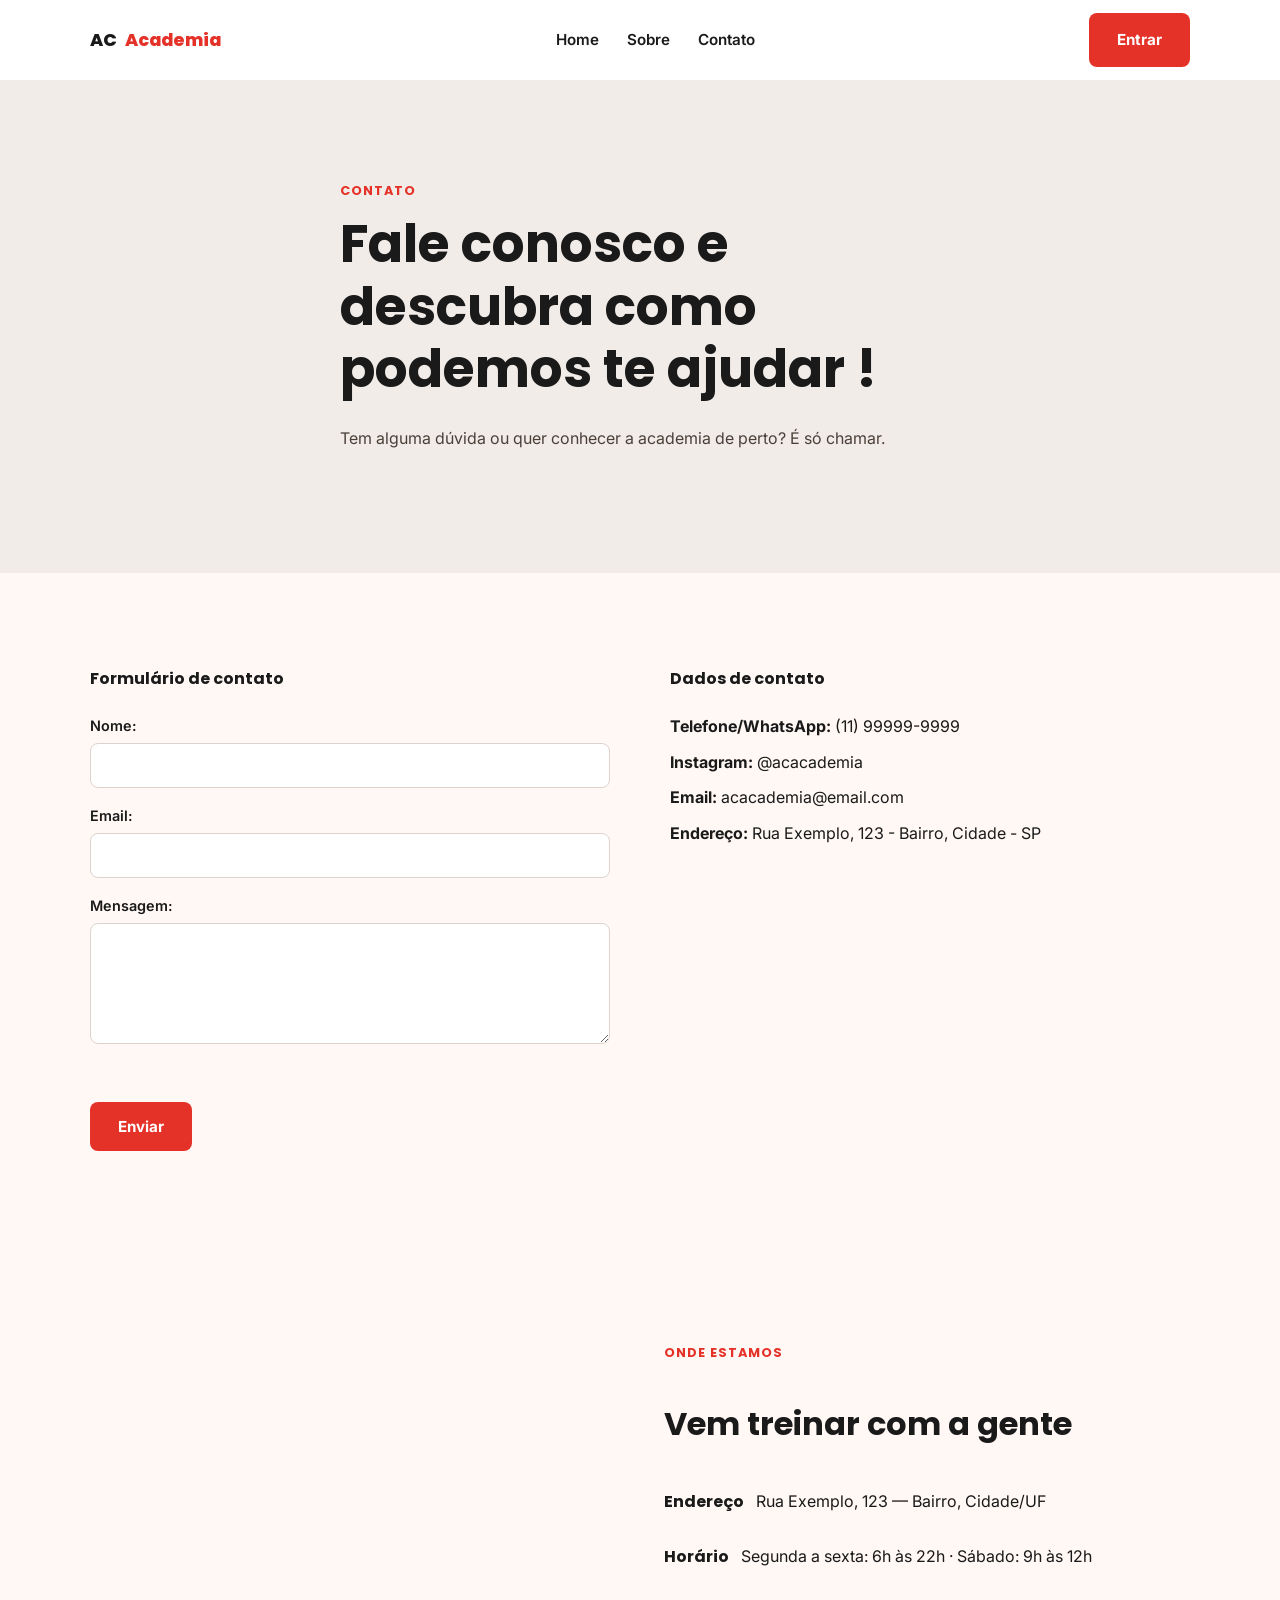
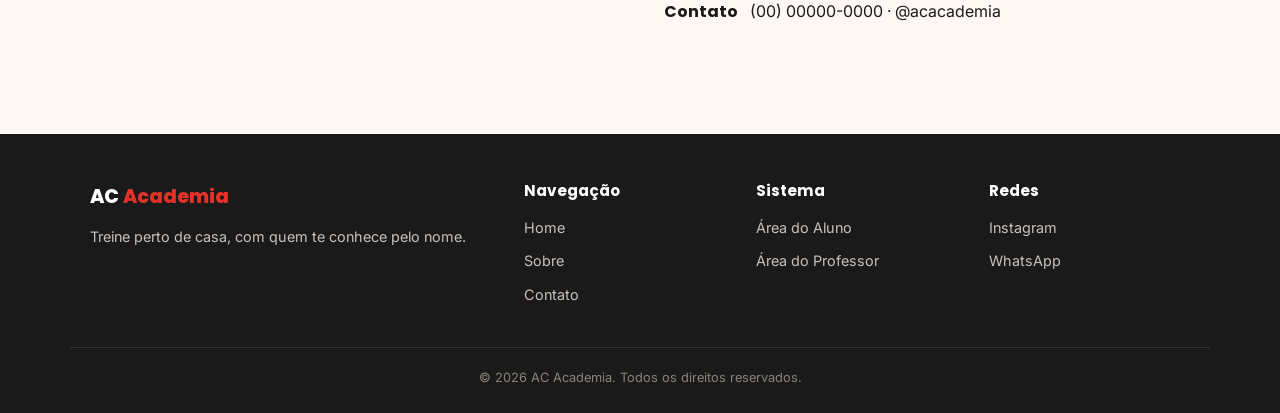
==== contato.html @ 334799a9 "primeiro commit - frontend completo" ====
<!doctype html>
<html lang="pt-BR">
  <head>
    <meta charset="UTF-8" />
    <meta name="viewport" content="width=device-width, initial-scale=1.0" />
    <title>AC Academia — Treine perto de casa</title>
    <link rel="stylesheet" href="css/style.css" />
  </head>
  <body>
    <!-- HEADER -->
    <header class="header">
      <div class="container header__inner">
        <a href="index.html" class="header__logo">AC <span>Academia</span></a>

        <nav class="header__menu">
          <a href="index.html">Home</a>
          <a href="sobre.html">Sobre</a>
          <a href="contato.html">Contato</a>
        </nav>

        <a href="login.php" class="btn btn--primario header__cta">Entrar</a>

        <button class="header__toggle" aria-label="Abrir menu">
          <span></span><span></span><span></span>
        </button>
      </div>
    </header>

    <section class="secao secao--alt">
      <div class="container banner-simples">
        <span class="eyebrow">Contato</span>
        <h1>Fale conosco e descubra como podemos te ajudar !</h1>
        <br />
        <p>
          Tem alguma dúvida ou quer conhecer a academia de perto? É só chamar.
        </p>
        <br />
      </div>
    </section>

    <section class="secao">
      <div class="container contato__inner">
        <div>
          <h4>Formulário de contato</h4>
          <br />
          <form action="#" method="post">
            <label for="nome">Nome:</label>
            <input type="text" id="nome" name="nome" required />

            <label for="email">Email:</label>
            <input type="email" id="email" name="email" required />

            <label for="mensagem">Mensagem:</label>
            <textarea id="mensagem" name="mensagem" rows="5" required></textarea
            ><br />
            <br />

            <button type="submit" class="btn btn--primario">Enviar</button>
          </form>
        </div>

        <div>
          <h4>Dados de contato</h4>
          <br />
          <ul>
            <li><strong>Telefone/WhatsApp:</strong> (11) 99999-9999</li>
            <li><strong>Instagram:</strong> @acacademia</li>
            <li><strong>Email:</strong> acacademia@email.com</li>
            <li>
              <strong>Endereço:</strong> Rua Exemplo, 123 - Bairro, Cidade - SP
            </li>
          </ul>
        </div>
      </div>
    </section>

    <section class="secao">
      <div class="container local__inner">
        <div class="local__mapa">
          <iframe
            src="https://www.google.com/maps?q=Academia&output=embed"
            loading="lazy"
            referrerpolicy="no-referrer-when-downgrade"
          >
          </iframe>
        </div>
        <div class="local__info">
          <span class="eyebrow">Onde estamos</span>
          <h2>Vem treinar com a gente</h2>
          <div class="local__item">
            <strong>Endereço</strong>
            <span>Rua Exemplo, 123 — Bairro, Cidade/UF</span>
          </div>
          <div class="local__item">
            <strong>Horário</strong>
            <span>Segunda a sexta: 6h às 22h · Sábado: 9h às 12h</span>
          </div>
          <div class="local__item">
            <strong>Contato</strong>
            <span>(00) 00000-0000 · @acacademia</span>
          </div>
        </div>
      </div>
    </section>

    <footer class="footer">
      <div class="container footer__inner">
        <div>
          <div class="footer__logo">AC <span>Academia</span></div>
          <p>Treine perto de casa, com quem te conhece pelo nome.</p>
        </div>
        <div>
          <h4>Navegação</h4>
          <ul>
            <li><a href="index.html">Home</a></li>
            <li><a href="sobre.html">Sobre</a></li>
            <li><a href="contato.html">Contato</a></li>
          </ul>
        </div>
        <div>
          <h4>Sistema</h4>
          <ul>
            <li><a href="login.php">Área do Aluno</a></li>
            <li><a href="login.php">Área do Professor</a></li>
          </ul>
        </div>
        <div>
          <h4>Redes</h4>
          <ul>
            <li><a href="#">Instagram</a></li>
            <li><a href="#">WhatsApp</a></li>
          </ul>
        </div>
      </div>
      <div class="container footer__bottom">
        © 2026 AC Academia. Todos os direitos reservados.
      </div>
    </footer>
    <script src="js/script.js"></script>
  </body>
</html>
---- css/style.css ----
/* ===========================
   AC ACADEMIA — style.css
   Mobile-first. Base = celular, media queries ampliam.
   =========================== */

/* ---- Fontes ---- */
@import url("https://fonts.googleapis.com/css2?family=Poppins:wght@600;700;800&family=Inter:wght@400;500;600&display=swap");

/* ---- Reset básico ---- */
*,
*::before,
*::after {
  box-sizing: border-box;
  margin: 0;
  padding: 0;
}

html {
  scroll-behavior: smooth;
}

body {
  font-family: "Inter", sans-serif;
  font-size: 1rem;
  line-height: 1.6;
  color: var(--preto);
  background: var(--creme);
  -webkit-font-smoothing: antialiased;
}

img {
  max-width: 100%;
  display: block;
}
a {
  text-decoration: none;
  color: inherit;
}
ul {
  list-style: none;
}
button {
  font-family: inherit;
  cursor: pointer;
}

/* ---- Variáveis de design ---- */
:root {
  --vermelho: #e53228;
  --vermelho-escuro: #c22a20;
  --preto: #1a1a1a;
  --creme: #fff8f5;
  --cinza-claro: #f2ece9;
  --branco: #ffffff;

  --font-titulo: "Poppins", sans-serif;
  --font-corpo: "Inter", sans-serif;

  --raio: 8px;
  --raio-card: 12px;

  --espaco-secao: 48px;
  --container-max: 1140px;
}

@media (min-width: 1024px) {
  :root {
    --espaco-secao: 96px;
  }
}

/* ---- Foco visível (acessibilidade) ---- */
:focus-visible {
  outline: 3px solid var(--vermelho);
  outline-offset: 2px;
}

/* ---- Utilitários ---- */
.container {
  width: 100%;
  max-width: var(--container-max);
  margin: 0 auto;
  padding: 0 20px;
}

.secao {
  padding: var(--espaco-secao) 0;
}

.secao--alt {
  background: var(--cinza-claro);
}

.eyebrow {
  display: inline-block;
  font-family: var(--font-titulo);
  font-weight: 700;
  font-size: 0.8rem;
  letter-spacing: 0.08em;
  text-transform: uppercase;
  color: var(--vermelho);
  margin-bottom: 12px;
}

h1,
h2,
h3,
h4 {
  font-family: var(--font-titulo);
  font-weight: 700;
  line-height: 1.2;
  color: var(--preto);
}

h1 {
  font-size: 1.9rem;
}
h2 {
  font-size: 1.5rem;
  margin-bottom: 16px;
}
h3 {
  font-size: 1.15rem;
}

p {
  color: #4a4038;
}

.titulo-secao {
  text-align: center;
  max-width: 620px;
  margin: 0 auto 40px;
}
.titulo-secao .eyebrow,
.titulo-secao h2 {
  display: block;
}
.titulo-secao h2 {
  margin-bottom: 8px;
}

@media (min-width: 768px) {
  h1 {
    font-size: 2.75rem;
  }
  h2 {
    font-size: 2rem;
  }
  h3 {
    font-size: 1.25rem;
  }
}

@media (min-width: 1024px) {
  h1 {
    font-size: 3.25rem;
  }
}

/* ---- Botões ---- */
.btn {
  display: inline-flex;
  align-items: center;
  gap: 8px;
  padding: 13px 26px;
  border-radius: var(--raio);
  font-weight: 700;
  font-size: 0.95rem;
  border: 2px solid transparent;
  transition:
    transform 0.15s ease,
    background 0.15s ease;
}

.btn:active {
  transform: scale(0.98);
}

.btn--primario {
  background: var(--vermelho);
  color: var(--branco);
}
.btn--primario:hover {
  background: var(--vermelho-escuro);
}

.btn--secundario {
  background: transparent;
  border-color: var(--preto);
  color: var(--preto);
}
.btn--secundario:hover {
  background: var(--preto);
  color: var(--branco);
}

.btn--claro {
  background: var(--branco);
  color: var(--preto);
}

/* ---- Cards ---- */
.card {
  background: var(--branco);
  border-radius: var(--raio-card);
  padding: 24px;
  box-shadow: 0 2px 10px rgba(26, 26, 26, 0.06);
}

/* ===========================
   HEADER
   =========================== */
.header {
  position: sticky;
  top: 0;
  z-index: 100;
  background: var(--branco);
  border-bottom: 1px solid var(--cinza-claro);
}

.header__inner {
  display: flex;
  align-items: center;
  justify-content: space-between;
  height: 64px;
}

.header__logo {
  display: flex;
  align-items: center;
  gap: 8px;
  font-family: var(--font-titulo);
  font-weight: 800;
  font-size: 1.1rem;
}
.header__logo span {
  color: var(--vermelho);
}

.header__menu {
  display: none;
  align-items: center;
  gap: 28px;
  font-weight: 600;
  font-size: 0.95rem;
}

.header__cta {
  display: none;
}

.header__toggle {
  display: flex;
  flex-direction: column;
  gap: 5px;
  background: none;
  border: none;
  padding: 8px;
}
.header__toggle span {
  width: 22px;
  height: 2px;
  background: var(--preto);
  border-radius: 2px;
}

@media (min-width: 1024px) {
  .header__inner {
    height: 80px;
  }
  .header__menu {
    display: flex;
  }
  .header__cta {
    display: inline-flex;
  }
  .header__toggle {
    display: none;
  }
}

/* ===========================
   HERO
   =========================== */
.hero__inner {
  display: grid;
  gap: 32px;
  padding: 40px 0;
  align-items: center;
}

.hero__texto p {
  font-size: 1.05rem;
  max-width: 46ch;
  margin: 16px 0 28px;
}

.hero__acoes {
  display: flex;
  flex-wrap: wrap;
  gap: 14px;
}

.hero__foto {
  position: relative;
  border-radius: var(--raio-card);
  overflow: hidden;
  aspect-ratio: 4 / 3;
  background: linear-gradient(135deg, var(--preto), #3a3a3a);
}

.hero__foto::after {
  content: "";
  position: absolute;
  inset: 0;
  border: 6px solid var(--vermelho);
  border-radius: var(--raio-card);
  opacity: 0.9;
  pointer-events: none;
}

.hero__foto img {
  width: 100%;
  height: 100%;
  object-fit: cover;
}

@media (min-width: 1024px) {
  .hero__inner {
    grid-template-columns: 1fr 1fr;
    padding: 80px 0;
    gap: 60px;
  }
}

/* ===========================
   DIFERENCIAIS
   =========================== */
.grid-diferenciais {
  display: grid;
  gap: 20px;
  grid-template-columns: 1fr;
}

.diferencial {
  text-align: left;
}
.diferencial__icone {
  width: 48px;
  height: 48px;
  border-radius: 10px;
  background: var(--vermelho);
  color: var(--branco);
  display: flex;
  align-items: center;
  justify-content: center;
  font-size: 1.3rem;
  margin-bottom: 16px;
}
.diferencial p {
  font-size: 0.95rem;
  margin-top: 6px;
}

@media (min-width: 640px) {
  .grid-diferenciais {
    grid-template-columns: 1fr 1fr;
  }
}
@media (min-width: 1024px) {
  .grid-diferenciais {
    grid-template-columns: repeat(4, 1fr);
  }
}

/* ===========================
   GRID PILARES (3 colunas)
   Usado em: sobre.html — seção "Os pilares da AC Academia"
   Diferente de .grid-diferenciais (que é fixo em 4 colunas, usado na Home)
   =========================== */
.grid-pilares {
  display: grid;
  gap: 20px;
  grid-template-columns: 1fr;
  max-width: 900px;
  margin: 0 auto;
}

@media (min-width: 640px) {
  .grid-pilares {
    grid-template-columns: repeat(3, 1fr);
  }
}

/* ===========================
   SOBRE (resumo)
   =========================== */
.sobre__inner {
  display: grid;
  gap: 28px;
  align-items: center;
}
.sobre__foto {
  border-radius: var(--raio-card);
  aspect-ratio: 4/3;
  background: var(--cinza-claro);
}

@media (min-width: 1024px) {
  .sobre__inner {
    grid-template-columns: 1fr 1fr;
    gap: 56px;
  }
}

/* ===========================
   BANNER SIMPLES (só texto)
   Usado em: sobre.html — seção de abertura "Sobre nós"
   Diferente de .sobre__inner (que é texto + foto lado a lado, usado na Home)
   =========================== */
.banner-simples {
  max-width: 640px;
  margin: 0 auto;
  text-align: left;
}

/* ===========================
   PROFESSORES
   =========================== */
.grid-professores {
  display: grid;
  gap: 24px;
  grid-template-columns: 1fr;
}

.professor__foto {
  aspect-ratio: 1/1;
  border-radius: var(--raio-card);
  background: var(--preto);
  margin-bottom: 16px;
}

.professor__especialidade {
  color: var(--vermelho);
  font-weight: 600;
  font-size: 0.9rem;
}

@media (min-width: 640px) {
  .grid-professores {
    grid-template-columns: repeat(3, 1fr);
  }
}

/* ===========================
   LOCALIZAÇÃO
   =========================== */
.local__inner {
  display: grid;
  gap: 24px;
}
.local__mapa {
  border-radius: var(--raio-card);
  overflow: hidden;
  aspect-ratio: 16/9;
}
.local__mapa iframe {
  width: 100%;
  height: 100%;
  border: 0;
}

.local__info {
  display: grid;
  gap: 16px;
}
.local__item {
  display: flex;
  gap: 12px;
  align-items: flex-start;
}
.local__item strong {
  display: block;
  font-family: var(--font-titulo);
}

@media (min-width: 1024px) {
  .local__inner {
    grid-template-columns: 1fr 1fr;
    gap: 48px;
  }
}

/* ===========================
   FOOTER
   =========================== */
.footer {
  background: var(--preto);
  color: var(--branco);
  padding: 48px 0 24px;
}
.footer__inner {
  display: grid;
  gap: 32px;
  margin-bottom: 32px;
}
.footer__logo {
  font-family: var(--font-titulo);
  font-weight: 800;
  font-size: 1.2rem;
  margin-bottom: 12px;
}
.footer__logo span {
  color: var(--vermelho);
}
.footer p,
.footer a {
  color: #c9c2bc;
  font-size: 0.9rem;
}
.footer a:hover {
  color: var(--branco);
}
.footer h4 {
  color: var(--branco);
  font-size: 0.95rem;
  margin-bottom: 14px;
}
.footer ul li {
  margin-bottom: 8px;
}
.footer__bottom {
  border-top: 1px solid #333;
  padding-top: 20px;
  font-size: 0.8rem;
  color: #8a8478;
  text-align: center;
}

@media (min-width: 768px) {
  .footer__inner {
    grid-template-columns: 2fr 1fr 1fr 1fr;
  }
}

/* ===========================
   CONTATO (formulário + dados lado a lado)
   Usado em: contato.html
   =========================== */
.contato__inner {
  display: grid;
  gap: 32px;
}
@media (min-width: 1024px) {
  .contato__inner {
    grid-template-columns: 1fr 1fr;
    gap: 60px;
  }
}

/* ===========================
   FORMULÁRIO DE CONTATO
   Usado em: contato.html
   =========================== */
.contato__inner form label {
  display: block;
  font-weight: 600;
  font-size: 0.9rem;
  margin-bottom: 6px;
  margin-top: 16px;
}

.contato__inner form label:first-child {
  margin-top: 0;
}

.contato__inner form input,
.contato__inner form textarea {
  width: 100%;
  padding: 12px 14px;
  border: 1px solid #ddd3cc;
  border-radius: var(--raio);
  font-family: var(--font-corpo);
  font-size: 0.95rem;
  background: var(--branco);
}

.contato__inner form textarea {
  resize: vertical;
  min-height: 120px;
}

.contato__inner form input:focus,
.contato__inner form textarea:focus {
  outline: none;
  border-color: var(--vermelho);
}

.contato__inner form button {
  margin-top: 24px;
}

.contato__inner ul li {
  margin-bottom: 10px;
}

.contato__inner ul li:last-child {
  margin-bottom: 0;
}

/* ===========================
   CARROSSEL DE FOTOS
   Usado em: index.html — seção "Sobre resumido" (.sobre__foto)
   Empilha várias fotos no mesmo espaço; a classe .slide--ativo
   controla qual delas fica visível (opacity 1)
   =========================== */
.carrossel {
  position: relative;
  border-radius: var(--raio-card);
  overflow: hidden;
}

.carrossel .slide {
  position: absolute;
  inset: 0;
  width: 100%;
  height: 100%;
  object-fit: cover;
  opacity: 0;
  transition: opacity 0.6s ease;
}

.carrossel .slide--ativo {
  opacity: 1;
}

.login-pagina {
  display: flex;
  justify-content: center;
  align-items: center;
  min-height: 70vh;
  max-height: 50vh;
}

.login-card {
  background: var(--branco);
  border-radius: var(--raio-card);
  padding: 24px;
  box-shadow: 0 2px 10px rgba(26, 26, 26, 0.06);
  width: 100%;
  max-width: 400px;
}

.login-card form input {
  width: 100%;
  padding: 12px 24px;
  border: 1px solid #ddd3cc;
  border-radius: var(--raio);
  font-family: var(--font-corpo);
  font-size: 0.95rem;
  background: var(--branco);
}

.link-secundario {
  display: inline-block;
  margin-top: 16px;
  font-size: 0.9rem;
  font-weight: 600;
  color: var(--preto);
  text-decoration: underline;
  text-underline-offset: 3px;
}

.link-secundario:hover {
  color: var(--vermelho);
}

/* ===========================
   BOTÃO CADASTRAR EXERCÍCIO
   Usado em: painel-professor.html
   Ação de destaque neutra, separada dos botões vermelhos da tabela
   =========================== */
.btn--exercicio {
  background: var(--preto);
  color: var(--branco);
}

.btn--exercicio:hover {
  background: #333333;
}

/* ===========================
   TABELA (cabeçalho + células)
   Usado em: painel-professor.html e montar-treino.html
   Estilo genérico pra qualquer <table> do sistema
   =========================== */

/* Célula de cabeçalho (<th>): fundo diferenciado pra destacar dos dados */
th {
  text-align: center;
  padding: 12px 16px; /* respiro interno grande, deixa a tabela mais espaçosa */
  border-bottom: 2px solid #ddd3cc; /* linha mais grossa separando cabeçalho dos dados */
  color: var(--preto);
  background-color: var(--cinza-claro); /* fundo diferente do resto da tabela */
}

/* Célula de dado (<td>): espaçamento e linha sutil entre as linhas */
td {
  text-align: center;
  padding: 12px 16px;
  border-bottom: 1px solid #ddd3cc; /* linha mais fina que a do cabeçalho */
}

/* A tabela em si: ocupa toda a largura disponível */
table {
  border-collapse: separate; /* mantém as bordas "separadas" em vez de unidas numa só linha */
  width: 100%;
}

/* ===========================
   WRAPPER DA TABELA (scroll no mobile)
   Envolve a <table> pra permitir rolagem horizontal em telas pequenas,
   sem quebrar o layout do resto da página
   =========================== */
.tabela-wrapper {
  overflow-x: auto;
}

/* ===========================
   CABEÇALHO DO PAINEL (título + botão de ação alinhados nas pontas)
   Usado em: painel-professor.html — "Meus Alunos" + "Cadastrar Exercício"
   =========================== */
.painel-cabecalho {
  display: flex;
  justify-content: space-between; /* título de um lado, botão do outro */
  align-items: center; /* centraliza verticalmente os dois */
  flex-wrap: wrap; /* no mobile, quebra linha em vez de espremer */
  gap: 16px; /* espaço mínimo entre título e botão quando quebra linha */
}

/* ===========================
   BOTÃO EDITAR (tabela de alunos)
   Usado em: painel-professor.html
   Ação neutra — aluno já tem treino atualizado
   =========================== */
.btn--editar {
  background: transparent;
  color: var(--preto);
  border: 2px solid var(--preto);
  min-width: 155px;
  justify-content: center;
}

.btn--editar:hover {
  background: var(--preto);
  color: var(--branco);
}

/* ===========================
   BOTÃO MONTAR TREINO (tabela de alunos)
   Usado em: painel-professor.html
   Ação de destaque — aluno ainda sem treino
   =========================== */
.btn--montar {
  background: var(--vermelho);
  color: var(--branco);
  min-width: 155px;
  justify-content: center;
}

.btn--montar:hover {
  background: var(--vermelho-escuro);
}

/* ===========================
   ABAS DE TREINO (A, B, C, D...)
   Usado em: montar-treino.html (professor) e meu-treino.html (aluno)
   =========================== */

/* Container: coloca as abas lado a lado, com espaço entre elas */
.abas-treino {
  display: flex;
  gap: 12px;
  flex-wrap: wrap; /* quebra linha no mobile se não couber todas */
}

/* Estilo base de toda aba (o "padrão", antes de saber se tá ativa ou não) */
.aba {
  padding: 10px 20px;
  border-radius: var(--raio);
  border: 2px solid var(--border-strong, #ddd3cc);
  font-weight: 600;
  color: var(--preto);
  background: var(--branco);
}

/* Sobrescreve o estilo base só na aba que estiver marcada como ativa */
.aba--ativa {
  background: var(--vermelho);
  color: var(--branco);
  border-color: var(--vermelho);
}

/* Estilo do botão "+" — borda tracejada, cor apagada, sinalizando "ainda não funciona de verdade" */
.aba--add {
  border-style: dashed;
  color: #999;
}

.aba--add:hover {
  border-color: var(--vermelho);
  color: var(--vermelho);
}

/* ===========================
   FORMULÁRIO DE ADICIONAR EXERCÍCIO
   Usado em: montar-treino.html
   =========================== */

/* Formulário começa escondido */
.formulario-exercicio {
  display: none;
  margin-top: 16px;
}

/* Quando ganhar a classe "ativo" (via JS), aparece */
.formulario-exercicio.ativo {
  display: block;
}

/* ===========================
   BOTÃO REMOVER EXERCÍCIO (tabela de treino)
   Usado em: montar-treino.html
   Ação de destaque — remove o exercício da tabela, não é neutro
   =========================== */
.btn--remover {
  background: var(--vermelho);
  color: var(--branco);
  min-width: 155px;
  justify-content: center;
}

.btn--remover:hover {
  background: var(--vermelho-escuro);
}

/* ===========================
   LINHA DO FORMULÁRIO (grid de 2 colunas)
   Usado em: montar-treino.html — agrupa campos relacionados
   (ex: grupo+exercício, séries+repetições, carga+observação)
   =========================== */

/* Estilo base: no mobile, cada linha vira 1 coluna só (campos empilhados) */
.form-linha {
  display: grid;
  grid-template-columns: 1fr;
  gap: 12px; /* espaço entre os campos */
  margin-bottom: 12px; /* espaço entre uma linha e a próxima */
}

/* A partir de 640px de largura de tela, cada linha vira 2 colunas lado a lado */
@media (min-width: 640px) {
  .form-linha {
    grid-template-columns: repeat(2, 1fr);
  }
}

/* ===========================
   CAMPOS DO FORMULÁRIO DE EXERCÍCIO
   Usado em: montar-treino.html (professor)
   =========================== */
.formulario-exercicio select,
.formulario-exercicio input {
  width: 100%;
  padding: 12px 14px;
  border: 1px solid #ddd3cc;
  border-radius: var(--raio);
  font-family: var(--font-corpo);
  font-size: 0.95rem;
  background: var(--branco);
}

.formulario-exercicio select:focus,
.formulario-exercicio input:focus {
  outline: none;
  border-color: var(--vermelho);
}

.form-linha input,
.form-linha select {
  width: 100%;
  padding: 12px 14px;
  border: 1px solid #ddd3cc;
  border-radius: var(--raio);
  font-family: var(--font-corpo);
  font-size: 0.95rem;
  background: var(--branco);
}

.form-linha input:focus,
.form-linha select:focus {
  outline: none;
  border-color: var(--vermelho);
}

/* ===========================
   TABELA DE TREINO DO ALUNO
   Usado em: meu-treino.html (aluno)
   =========================== */
.tabela-treino th {
  text-align: left;
  padding: 12px 16px; /* respiro interno grande, deixa a tabela mais espaçosa */
  border-bottom: 2px solid #ddd3cc; /* linha mais grossa separando cabeçalho dos dados */
  color: var(--preto);
  background-color: var(--cinza-claro); /* fundo diferente do resto da tabela */
}

/* Célula de dado (<td>): espaçamento e linha sutil entre as linhas */
.tabela-treino td {
  text-align: left;

  padding: 12px 16px;
  border-bottom: 1px solid #ddd3cc; /* linha mais fina que a do cabeçalho */
}

/* A tabela em si: ocupa toda a largura disponível */
.tabela-treino {
  border-collapse: separate; /* mantém as bordas "separadas" em vez de unidas numa só linha */
  width: 100%;
}

/* ===========================
   WRAPPER DA TABELA (scroll no mobile)
   Envolve a <table> pra permitir rolagem horizontal em telas pequenas,
   sem quebrar o layout do resto da página
   =========================== */
.tabela-wrapper {
  overflow-x: auto;
}
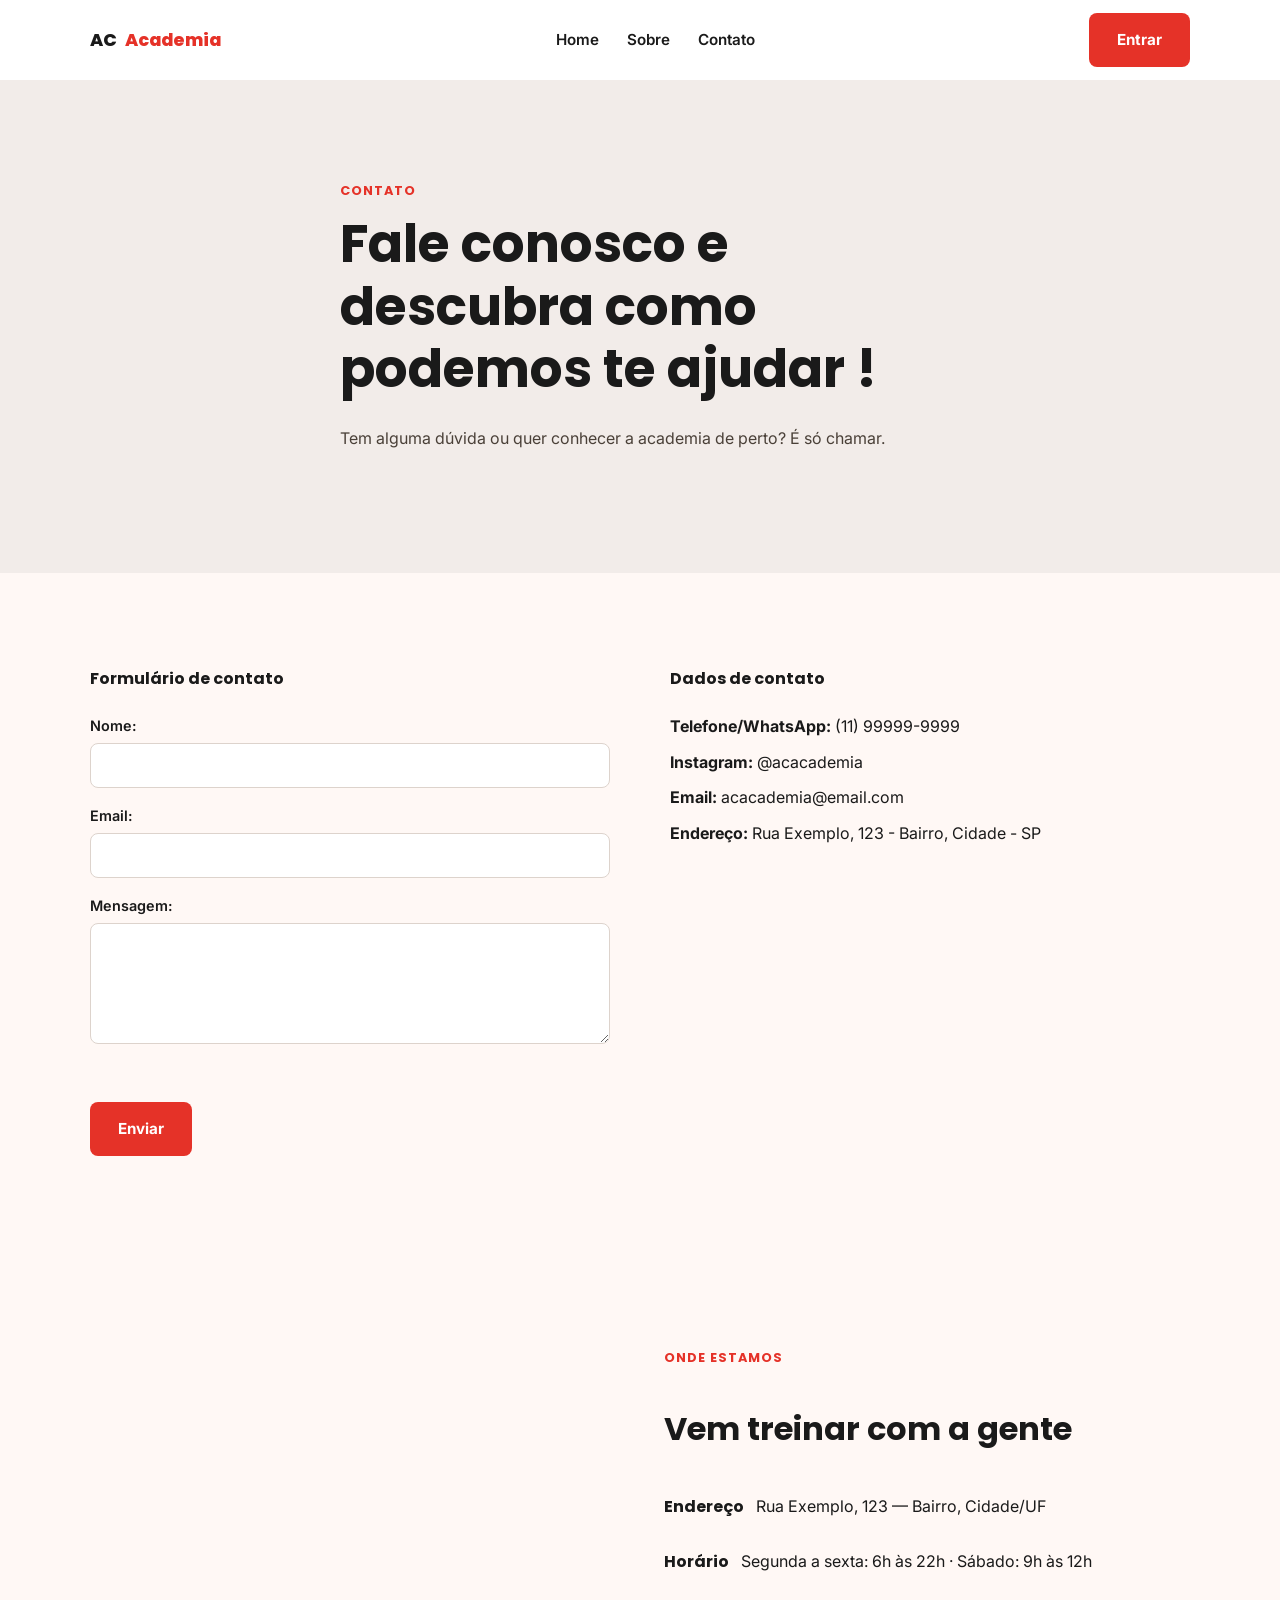
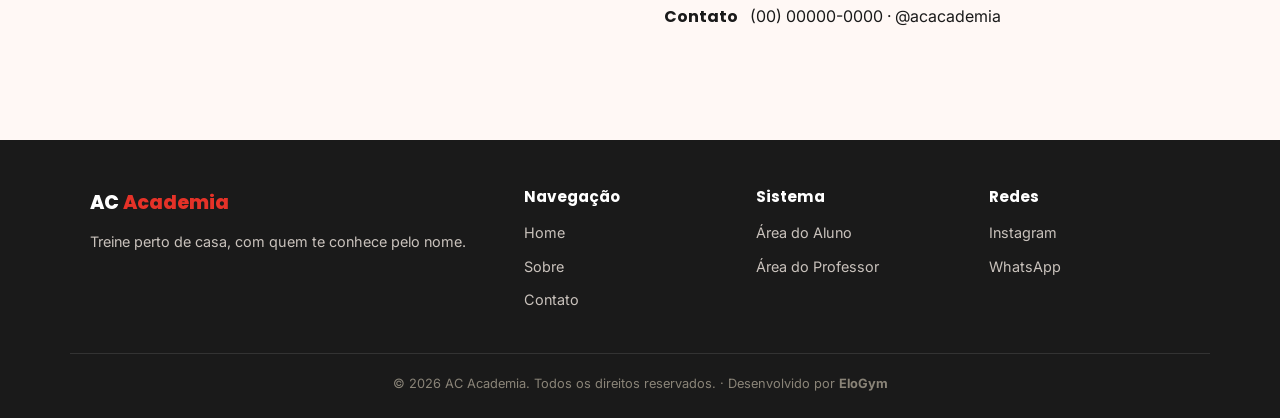
==== commit c8ee0480: "Redesign do sistema e novas funções de treino - Menu mobile funcional, alertas, badges e footer EloG" ====
--- a/contato.html
+++ b/contato.html
@@ -133,7 +133,7 @@
         </div>
       </div>
       <div class="container footer__bottom">
-        © 2026 AC Academia. Todos os direitos reservados.
+        © 2026 AC Academia. Todos os direitos reservados. · Desenvolvido por <strong>EloGym</strong>
       </div>
     </footer>
     <script src="js/script.js"></script>
--- a/css/style.css
+++ b/css/style.css
@@ -41,6 +41,7 @@
 }
 button {
   font-family: inherit;
+  line-height: inherit; /* sem isso o <button> fica mais baixo que um <a class="btn"> */
   cursor: pointer;
 }
 
@@ -48,9 +49,14 @@
 :root {
   --vermelho: #e53228;
   --vermelho-escuro: #c22a20;
+  --vermelho-claro: #fdecea;
+  --verde: #1e7a3c;
+  --verde-claro: #e6f4ea;
   --preto: #1a1a1a;
   --creme: #fff8f5;
   --cinza-claro: #f2ece9;
+  --cinza-texto: #8a8478;
+  --borda: #ddd3cc;
   --branco: #ffffff;
 
   --font-titulo: "Poppins", sans-serif;
@@ -81,6 +87,12 @@
   max-width: var(--container-max);
   margin: 0 auto;
   padding: 0 20px;
+}
+
+/* Área principal das páginas do sistema (respiro em cima e embaixo) */
+.pagina {
+  padding-top: 24px;
+  padding-bottom: 48px;
 }
 
 .secao {
@@ -226,7 +238,9 @@
   height: 64px;
 }
 
+/* A ordem visual: logo e hambúrguer na 1ª linha; menu e "Sair" embaixo quando o menu abre no celular */
 .header__logo {
+  order: 1;
   display: flex;
   align-items: center;
   gap: 8px;
@@ -238,19 +252,8 @@
   color: var(--vermelho);
 }
 
-.header__menu {
-  display: none;
-  align-items: center;
-  gap: 28px;
-  font-weight: 600;
-  font-size: 0.95rem;
-}
-
-.header__cta {
-  display: none;
-}
-
 .header__toggle {
+  order: 2;
   display: flex;
   flex-direction: column;
   gap: 5px;
@@ -263,6 +266,72 @@
   height: 2px;
   background: var(--preto);
   border-radius: 2px;
+  transition:
+    transform 0.2s ease,
+    opacity 0.2s ease;
+}
+
+.header__menu {
+  order: 3;
+  display: none;
+  align-items: center;
+  gap: 28px;
+  font-weight: 600;
+  font-size: 0.95rem;
+}
+
+.header__cta {
+  order: 4;
+  display: none;
+}
+
+/* ---- Menu mobile aberto (o JS coloca a classe .header--aberto no <header>) ---- */
+@media (max-width: 1023px) {
+  .header--aberto .header__inner {
+    flex-wrap: wrap;
+    height: auto;
+    padding-bottom: 16px;
+  }
+
+  /* Mantém a 1ª linha (logo + X) com a mesma altura do header fechado */
+  .header--aberto .header__logo {
+    min-height: 64px;
+  }
+
+  .header--aberto .header__menu {
+    display: flex;
+    flex-direction: column;
+    align-items: flex-start;
+    gap: 0;
+    width: 100%;
+    border-top: 1px solid var(--cinza-claro);
+    padding-top: 8px;
+  }
+
+  .header--aberto .header__menu a,
+  .header--aberto .header__menu p {
+    display: block;
+    width: 100%;
+    padding: 10px 0;
+  }
+
+  .header--aberto .header__cta {
+    display: inline-flex;
+    justify-content: center;
+    width: 100%;
+    margin-top: 8px;
+  }
+
+  /* Hambúrguer vira "X" */
+  .header--aberto .header__toggle span:nth-child(1) {
+    transform: translateY(7px) rotate(45deg);
+  }
+  .header--aberto .header__toggle span:nth-child(2) {
+    opacity: 0;
+  }
+  .header--aberto .header__toggle span:nth-child(3) {
+    transform: translateY(-7px) rotate(-45deg);
+  }
 }
 
 @media (min-width: 1024px) {
@@ -377,7 +446,6 @@
 /* ===========================
    GRID PILARES (3 colunas)
    Usado em: sobre.html — seção "Os pilares da AC Academia"
-   Diferente de .grid-diferenciais (que é fixo em 4 colunas, usado na Home)
    =========================== */
 .grid-pilares {
   display: grid;
@@ -417,7 +485,6 @@
 /* ===========================
    BANNER SIMPLES (só texto)
    Usado em: sobre.html — seção de abertura "Sobre nós"
-   Diferente de .sobre__inner (que é texto + foto lado a lado, usado na Home)
    =========================== */
 .banner-simples {
   max-width: 640px;
@@ -534,7 +601,7 @@
   border-top: 1px solid #333;
   padding-top: 20px;
   font-size: 0.8rem;
-  color: #8a8478;
+  color: var(--cinza-texto);
   text-align: center;
 }
 
@@ -579,7 +646,7 @@
 .contato__inner form textarea {
   width: 100%;
   padding: 12px 14px;
-  border: 1px solid #ddd3cc;
+  border: 1px solid var(--borda);
   border-radius: var(--raio);
   font-family: var(--font-corpo);
   font-size: 0.95rem;
@@ -612,8 +679,6 @@
 /* ===========================
    CARROSSEL DE FOTOS
    Usado em: index.html — seção "Sobre resumido" (.sobre__foto)
-   Empilha várias fotos no mesmo espaço; a classe .slide--ativo
-   controla qual delas fica visível (opacity 1)
    =========================== */
 .carrossel {
   position: relative;
@@ -635,12 +700,33 @@
   opacity: 1;
 }
 
+/* ===========================
+   LOGIN E TROCA DE SENHA
+   =========================== */
+/* Centraliza o card na tela; o padding evita que ele encoste nas bordas no celular */
 .login-pagina {
   display: flex;
   justify-content: center;
   align-items: center;
   min-height: 70vh;
-  max-height: 50vh;
+  padding: 32px 20px;
+}
+
+.login-card h2 {
+  margin-bottom: 8px;
+}
+
+/* Rótulo que só leitores de tela "veem" (acessibilidade sem mudar o visual) */
+.sr-only {
+  position: absolute;
+  width: 1px;
+  height: 1px;
+  padding: 0;
+  margin: -1px;
+  overflow: hidden;
+  clip: rect(0, 0, 0, 0);
+  white-space: nowrap;
+  border: 0;
 }
 
 .login-card {
@@ -655,7 +741,7 @@
 .login-card form input {
   width: 100%;
   padding: 12px 24px;
-  border: 1px solid #ddd3cc;
+  border: 1px solid var(--borda);
   border-radius: var(--raio);
   font-family: var(--font-corpo);
   font-size: 0.95rem;
@@ -678,7 +764,6 @@
 
 /* ===========================
    BOTÃO CADASTRAR EXERCÍCIO
-   Usado em: painel-professor.html
    Ação de destaque neutra, separada dos botões vermelhos da tabela
    =========================== */
 .btn--exercicio {
@@ -692,57 +777,52 @@
 
 /* ===========================
    TABELA (cabeçalho + células)
-   Usado em: painel-professor.html e montar-treino.html
    Estilo genérico pra qualquer <table> do sistema
    =========================== */
-
-/* Célula de cabeçalho (<th>): fundo diferenciado pra destacar dos dados */
 th {
   text-align: center;
-  padding: 12px 16px; /* respiro interno grande, deixa a tabela mais espaçosa */
-  border-bottom: 2px solid #ddd3cc; /* linha mais grossa separando cabeçalho dos dados */
+  padding: 12px 16px;
+  border-bottom: 2px solid var(--borda);
   color: var(--preto);
-  background-color: var(--cinza-claro); /* fundo diferente do resto da tabela */
-}
-
-/* Célula de dado (<td>): espaçamento e linha sutil entre as linhas */
+  background-color: var(--cinza-claro);
+}
+
 td {
   text-align: center;
   padding: 12px 16px;
-  border-bottom: 1px solid #ddd3cc; /* linha mais fina que a do cabeçalho */
-}
-
-/* A tabela em si: ocupa toda a largura disponível */
+  border-bottom: 1px solid var(--borda);
+}
+
 table {
-  border-collapse: separate; /* mantém as bordas "separadas" em vez de unidas numa só linha */
+  border-collapse: separate;
   width: 100%;
 }
 
 /* ===========================
    WRAPPER DA TABELA (scroll no mobile)
-   Envolve a <table> pra permitir rolagem horizontal em telas pequenas,
-   sem quebrar o layout do resto da página
    =========================== */
 .tabela-wrapper {
   overflow-x: auto;
 }
 
 /* ===========================
-   CABEÇALHO DO PAINEL (título + botão de ação alinhados nas pontas)
-   Usado em: painel-professor.html — "Meus Alunos" + "Cadastrar Exercício"
+   CABEÇALHO DO PAINEL (título + botões alinhados nas pontas)
    =========================== */
 .painel-cabecalho {
   display: flex;
-  justify-content: space-between; /* título de um lado, botão do outro */
-  align-items: center; /* centraliza verticalmente os dois */
-  flex-wrap: wrap; /* no mobile, quebra linha em vez de espremer */
-  gap: 16px; /* espaço mínimo entre título e botão quando quebra linha */
+  justify-content: space-between;
+  align-items: center;
+  flex-wrap: wrap;
+  gap: 16px;
+}
+
+/* O título já fica alinhado pelo flex; a margem de baixo do h2 desalinharia */
+.painel-cabecalho h2 {
+  margin-bottom: 0;
 }
 
 /* ===========================
    BOTÃO EDITAR (tabela de alunos)
-   Usado em: painel-professor.html
-   Ação neutra — aluno já tem treino atualizado
    =========================== */
 .btn--editar {
   background: transparent;
@@ -759,8 +839,6 @@
 
 /* ===========================
    BOTÃO MONTAR TREINO (tabela de alunos)
-   Usado em: painel-professor.html
-   Ação de destaque — aluno ainda sem treino
    =========================== */
 .btn--montar {
   background: var(--vermelho);
@@ -775,34 +853,29 @@
 
 /* ===========================
    ABAS DE TREINO (A, B, C, D...)
-   Usado em: montar-treino.html (professor) e meu-treino.html (aluno)
-   =========================== */
-
-/* Container: coloca as abas lado a lado, com espaço entre elas */
+   Usado em: montar-treino.php (professor) e meu-treino.php (aluno)
+   =========================== */
 .abas-treino {
   display: flex;
   gap: 12px;
-  flex-wrap: wrap; /* quebra linha no mobile se não couber todas */
-}
-
-/* Estilo base de toda aba (o "padrão", antes de saber se tá ativa ou não) */
+  flex-wrap: wrap;
+}
+
 .aba {
   padding: 10px 20px;
   border-radius: var(--raio);
-  border: 2px solid var(--border-strong, #ddd3cc);
+  border: 2px solid var(--borda);
   font-weight: 600;
   color: var(--preto);
   background: var(--branco);
 }
 
-/* Sobrescreve o estilo base só na aba que estiver marcada como ativa */
 .aba--ativa {
   background: var(--vermelho);
   color: var(--branco);
   border-color: var(--vermelho);
 }
 
-/* Estilo do botão "+" — borda tracejada, cor apagada, sinalizando "ainda não funciona de verdade" */
 .aba--add {
   border-style: dashed;
   color: #999;
@@ -815,24 +888,19 @@
 
 /* ===========================
    FORMULÁRIO DE ADICIONAR EXERCÍCIO
-   Usado em: montar-treino.html
-   =========================== */
-
-/* Formulário começa escondido */
+   Usado em: montar-treino.php
+   =========================== */
 .formulario-exercicio {
   display: none;
   margin-top: 16px;
 }
 
-/* Quando ganhar a classe "ativo" (via JS), aparece */
 .formulario-exercicio.ativo {
   display: block;
 }
 
 /* ===========================
-   BOTÃO REMOVER EXERCÍCIO (tabela de treino)
-   Usado em: montar-treino.html
-   Ação de destaque — remove o exercício da tabela, não é neutro
+   BOTÃO REMOVER
    =========================== */
 .btn--remover {
   background: var(--vermelho);
@@ -847,19 +915,14 @@
 
 /* ===========================
    LINHA DO FORMULÁRIO (grid de 2 colunas)
-   Usado em: montar-treino.html — agrupa campos relacionados
-   (ex: grupo+exercício, séries+repetições, carga+observação)
-   =========================== */
-
-/* Estilo base: no mobile, cada linha vira 1 coluna só (campos empilhados) */
+   =========================== */
 .form-linha {
   display: grid;
   grid-template-columns: 1fr;
-  gap: 12px; /* espaço entre os campos */
-  margin-bottom: 12px; /* espaço entre uma linha e a próxima */
-}
-
-/* A partir de 640px de largura de tela, cada linha vira 2 colunas lado a lado */
+  gap: 12px;
+  margin-bottom: 12px;
+}
+
 @media (min-width: 640px) {
   .form-linha {
     grid-template-columns: repeat(2, 1fr);
@@ -868,13 +931,14 @@
 
 /* ===========================
    CAMPOS DO FORMULÁRIO DE EXERCÍCIO
-   Usado em: montar-treino.html (professor)
    =========================== */
 .formulario-exercicio select,
-.formulario-exercicio input {
+.formulario-exercicio input,
+.form-linha input,
+.form-linha select {
   width: 100%;
   padding: 12px 14px;
-  border: 1px solid #ddd3cc;
+  border: 1px solid var(--borda);
   border-radius: var(--raio);
   font-family: var(--font-corpo);
   font-size: 0.95rem;
@@ -882,59 +946,1236 @@
 }
 
 .formulario-exercicio select:focus,
-.formulario-exercicio input:focus {
+.formulario-exercicio input:focus,
+.form-linha input:focus,
+.form-linha select:focus {
   outline: none;
   border-color: var(--vermelho);
 }
 
-.form-linha input,
-.form-linha select {
+/* ===========================
+   TABELA DE TREINO DO ALUNO
+   Usado em: meu-treino.php (aluno)
+   =========================== */
+.tabela-treino th {
+  text-align: left;
+  padding: 12px 16px;
+  border-bottom: 2px solid var(--borda);
+  color: var(--preto);
+  background-color: var(--cinza-claro);
+}
+
+.tabela-treino td {
+  text-align: left;
+  padding: 12px 16px;
+  border-bottom: 1px solid var(--borda);
+}
+
+.tabela-treino {
+  border-collapse: separate;
+  width: 100%;
+}
+
+/* ===========================
+   PAINEL: AÇÕES E FORMULÁRIO DE CADASTRO
+   =========================== */
+.painel-acoes {
+  display: flex;
+  align-items: center; /* botões e formulários alinhados no meio */
+  gap: 12px;
+  flex-wrap: wrap;
+}
+
+.card-formulario {
+  max-width: 480px;
+  margin: 24px auto;
+}
+
+.form-cadastro label {
+  display: block;
+  font-weight: 600;
+  font-size: 0.9rem;
+  margin: 16px 0 6px;
+}
+
+.form-cadastro input,
+.form-cadastro select {
   width: 100%;
   padding: 12px 14px;
-  border: 1px solid #ddd3cc;
+  border: 1px solid var(--borda);
   border-radius: var(--raio);
   font-family: var(--font-corpo);
   font-size: 0.95rem;
   background: var(--branco);
 }
 
-.form-linha input:focus,
-.form-linha select:focus {
+.form-cadastro input:focus,
+.form-cadastro select:focus {
   outline: none;
   border-color: var(--vermelho);
 }
 
-/* ===========================
-   TABELA DE TREINO DO ALUNO
-   Usado em: meu-treino.html (aluno)
-   =========================== */
-.tabela-treino th {
+.form-cadastro small {
+  display: block;
+  margin-top: 6px;
+  color: var(--cinza-texto);
+  font-size: 0.8rem;
+}
+
+.form-cadastro button {
+  margin-top: 24px;
+}
+
+/* ===========================
+   SIGLAS DE SAÚDE
+   Usado em: limitacoes.php, montar-treino.php e cadastrar-aluno.php
+   =========================== */
+.linha-edicao {
+  display: flex;
+  gap: 8px;
+  align-items: center;
+  justify-content: center;
+  flex-wrap: wrap;
+}
+
+.linha-edicao input {
+  padding: 10px 12px;
+  border: 1px solid var(--borda);
+  border-radius: var(--raio);
+  font-family: var(--font-corpo);
+  font-size: 0.95rem;
+  background: var(--branco);
+  min-width: 200px;
+}
+
+.selo-saude {
+  display: inline-block;
+  padding: 2px 10px;
+  border-radius: 999px;
+  background: var(--vermelho);
+  color: var(--branco);
+  font-size: 0.8rem;
+  font-weight: 700;
+}
+
+.form-cadastro .caixa-saude {
+  display: flex;
+  align-items: center;
+  gap: 8px;
+  font-weight: 400;
+  margin: 6px 0;
+}
+
+.form-cadastro .caixa-saude input {
+  width: auto;
+  padding: 0;
+}
+
+/* ===========================
+   ALERTAS (erro e sucesso)
+   Uso: <p class="alert alert--erro">...</p> ou <p class="alert alert--sucesso">...</p>
+   O ícone (! ou ✓) é desenhado pelo ::before, não precisa de imagem.
+   =========================== */
+.alert {
+  display: flex;
+  align-items: flex-start;
+  gap: 10px;
+  padding: 12px 16px;
+  margin-bottom: 16px;
+  border: 1px solid;
+  border-left-width: 4px;
+  border-radius: var(--raio);
+  font-size: 0.95rem;
+  font-weight: 500;
+  line-height: 1.4;
+}
+
+.alert::before {
+  flex: 0 0 20px;
+  height: 20px;
+  border-radius: 50%;
+  display: inline-flex;
+  align-items: center;
+  justify-content: center;
+  font-size: 0.75rem;
+  font-weight: 800;
+  color: var(--branco);
+}
+
+.alert--erro {
+  background: var(--vermelho-claro);
+  border-color: #f5c2be;
+  border-left-color: var(--vermelho);
+  color: #8f1d16;
+}
+.alert--erro::before {
+  content: "!";
+  background: var(--vermelho);
+}
+
+.alert--sucesso {
+  background: var(--verde-claro);
+  border-color: #b9dfc4;
+  border-left-color: var(--verde);
+  color: var(--verde);
+}
+.alert--sucesso::before {
+  content: "✓";
+  background: var(--verde);
+}
+
+/* ===========================
+   BADGES (status em pílula)
+   Usado em: professor.php — coluna "Treino (Status)"
+   =========================== */
+.badge {
+  display: inline-flex;
+  align-items: center;
+  gap: 6px;
+  padding: 4px 12px;
+  border-radius: 999px;
+  font-size: 0.8rem;
+  font-weight: 700;
+  white-space: nowrap;
+}
+
+/* Bolinha colorida antes do texto */
+.badge::before {
+  content: "";
+  width: 6px;
+  height: 6px;
+  border-radius: 50%;
+  background: currentColor;
+}
+
+.badge--ok {
+  background: var(--verde-claro);
+  color: var(--verde);
+}
+
+.badge--pendente {
+  background: var(--vermelho-claro);
+  color: var(--vermelho-escuro);
+}
+
+/* ===========================
+   ESTADO VAZIO (nenhum treino, nenhum exercício...)
+   =========================== */
+.estado-vazio {
+  text-align: center;
+  padding: 40px 24px;
+}
+.estado-vazio h3 {
+  margin-bottom: 8px;
+}
+
+/* ===========================
+   CÉLULAS ESPECIAIS DAS TABELAS
+   =========================== */
+/* Linha de detalhe embaixo do nome (ex: "Carga: 20kg") */
+.td-detalhe {
+  display: block;
+  font-size: 0.85rem;
+  color: var(--cinza-texto);
+}
+
+/* Botões da coluna Ação centralizados no desktop */
+.td-acoes .painel-acoes {
+  justify-content: center;
+}
+
+/* Miniatura da demonstração do exercício */
+.midia-exercicio {
+  width: 120px;
+  border-radius: var(--raio);
+}
+
+/* ===========================
+   TABELA EM CARDS NO CELULAR
+   Uso: <table class="tabela-cards">, e em cada <td>:
+   - class="td-titulo"   → vira o título do card (ex: nome do aluno/exercício)
+   - data-label="Idade"  → mostra o rótulo à esquerda e o valor à direita
+   - class="td-acoes"    → botões ocupam a largura toda
+   - class="td-vazia"    → some no celular (célula sem conteúdo)
+   No desktop a tabela continua normal.
+   =========================== */
+@media (max-width: 639px) {
+  .tabela-cards,
+  .tabela-cards tbody,
+  .tabela-cards tr,
+  .tabela-cards td {
+    display: block;
+    width: 100%;
+  }
+
+  /* A 1ª linha é o cabeçalho (<th>): no celular os rótulos vêm do data-label */
+  .tabela-cards tr:first-child {
+    display: none;
+  }
+
+  .tabela-cards tr {
+    background: var(--branco);
+    border: 1px solid var(--cinza-claro);
+    border-radius: var(--raio-card);
+    padding: 4px 16px;
+    margin-bottom: 12px;
+  }
+
+  .tabela-cards td {
+    display: flex;
+    justify-content: space-between;
+    align-items: center;
+    gap: 16px;
+    text-align: right;
+    padding: 12px 0;
+    border-bottom: 1px solid var(--cinza-claro);
+  }
+
+  .tabela-cards td:last-child {
+    border-bottom: none;
+  }
+
+  .tabela-cards td[data-label]::before {
+    content: attr(data-label);
+    font-weight: 600;
+    font-size: 0.85rem;
+    color: var(--cinza-texto);
+    text-align: left;
+  }
+
+  .tabela-cards .td-titulo {
+    display: block;
+    text-align: left;
+    font-family: var(--font-titulo);
+    font-weight: 700;
+    font-size: 1.05rem;
+    padding-top: 14px;
+  }
+
+  .tabela-cards .td-titulo .td-detalhe {
+    font-family: var(--font-corpo);
+    font-weight: 400;
+  }
+
+  .tabela-cards .td-acoes {
+    display: block;
+  }
+
+  .tabela-cards .td-acoes form {
+    width: 100%;
+  }
+
+  .tabela-cards .td-acoes .btn {
+    flex: 1 1 0;
+    width: 100%;
+    min-width: 0;
+    justify-content: center;
+  }
+
+  .tabela-cards .td-vazia {
+    display: none;
+  }
+}
+
+/* ===========================
+   BOTÃO BLOQUEADO ("Em uso")
+   Mesmo tamanho do Excluir, pra coluna de ações ficar alinhada
+   =========================== */
+.btn--bloqueado {
+  background: var(--cinza-claro);
+  color: var(--cinza-texto);
+  min-width: 155px;
+  justify-content: center;
+  cursor: not-allowed;
+}
+
+/* ===========================
+   LAYOUT DAS TELAS DO SISTEMA (footer sempre no pé da página)
+   Uso: <body class="layout-sistema"> e o conteúdo dentro de <main>
+   =========================== */
+.layout-sistema {
+  display: flex;
+  flex-direction: column;
+  min-height: 100vh;
+}
+
+.layout-sistema main {
+  flex: 1;
+}
+
+/* ===========================
+   FOOTER DO SISTEMA (crédito EloGym)
+   =========================== */
+.footer-sistema {
+  background: var(--preto);
+  padding: 24px 0;
+  font-size: 0.85rem;
+}
+
+.footer-sistema__inner {
+  display: flex;
+  flex-direction: column;
+  align-items: center;
+  gap: 6px;
+  text-align: center;
+}
+
+.footer-sistema p {
+  color: #c9c2bc;
+}
+
+.footer-sistema strong {
+  color: var(--branco);
+}
+
+/* Nome da marca no estilo do logo: "Elo" branco e "Gym" cinza */
+.footer-sistema .footer-sistema__marca {
+  font-family: var(--font-titulo);
+  font-weight: 800;
+  font-size: 1.25rem;
+  color: var(--branco);
+}
+
+.footer-sistema__marca span {
+  color: #9a9a9a;
+}
+
+@media (min-width: 768px) {
+  .footer-sistema__inner {
+    flex-direction: row;
+    justify-content: space-between;
+  }
+}
+
+/* ===========================
+   ATRIBUTO hidden SEMPRE ESCONDE
+   (sem isso, um elemento com display:flex continua aparecendo mesmo com hidden)
+   =========================== */
+[hidden] {
+  display: none !important;
+}
+
+/* ===========================
+   BOTÕES PEQUENOS E BOTÃO DE PERIGO
+   Usado em: lista de exercícios
+   =========================== */
+.btn--sm {
+  padding: 8px 16px;
+  font-size: 0.85rem;
+}
+
+/* Excluir discreto: contorno vermelho, preenche só no hover */
+.btn--perigo {
+  background: transparent;
+  color: var(--vermelho);
+  border-color: var(--vermelho);
+}
+.btn--perigo:hover {
+  background: var(--vermelho);
+  color: var(--branco);
+}
+
+/* ===========================
+   CARD "NOVO EXERCÍCIO"
+   Campos empilhados no celular; numa linha só a partir de 768px
+   =========================== */
+.form-novo h3 {
+  margin-bottom: 12px;
+}
+
+.form-novo__campos {
+  display: grid;
+  gap: 12px;
+}
+
+.form-novo__campos input,
+.form-novo__campos select {
+  width: 100%;
+  padding: 12px 14px;
+  border: 1px solid var(--borda);
+  border-radius: var(--raio);
+  font-family: var(--font-corpo);
+  font-size: 0.95rem;
+  background: var(--branco);
+}
+
+.form-novo__campos input:focus,
+.form-novo__campos select:focus {
+  outline: none;
+  border-color: var(--vermelho);
+}
+
+.form-novo__campos .btn {
+  justify-content: center;
+}
+
+@media (min-width: 768px) {
+  .form-novo__campos {
+    grid-template-columns: 2fr 1.4fr auto;
+  }
+}
+
+/* ===========================
+   BUSCA E FILTRO POR GRUPO
+   =========================== */
+.filtro-exercicios {
+  display: grid;
+  gap: 12px;
+  margin-top: 32px;
+}
+
+/* Campo de busca com lupa desenhada em SVG (não precisa de imagem) */
+.campo-busca {
+  width: 100%;
+  padding: 12px 14px 12px 42px;
+  border: 1px solid var(--borda);
+  border-radius: var(--raio);
+  font-family: var(--font-corpo);
+  font-size: 0.95rem;
+  background: var(--branco)
+    url("data:image/svg+xml,%3Csvg xmlns='http://www.w3.org/2000/svg' viewBox='0 0 24 24' fill='none' stroke='%238a8478' stroke-width='2' stroke-linecap='round'%3E%3Ccircle cx='11' cy='11' r='7'/%3E%3Cpath d='m20 20-3.5-3.5'/%3E%3C/svg%3E")
+    no-repeat 14px center / 18px;
+}
+
+.campo-busca:focus {
+  outline: none;
+  border-color: var(--vermelho);
+}
+
+/* Botões dos grupos: no celular rolam pro lado; no desktop quebram linha */
+.filtro-grupos {
+  display: flex;
+  gap: 8px;
+  overflow-x: auto;
+  padding-bottom: 4px;
+}
+
+@media (min-width: 768px) {
+  .filtro-grupos {
+    flex-wrap: wrap;
+    overflow: visible;
+  }
+}
+
+.chip {
+  flex: 0 0 auto;
+  padding: 6px 14px;
+  border-radius: 999px;
+  border: 1px solid var(--borda);
+  background: var(--branco);
+  color: var(--preto);
+  font-size: 0.85rem;
+  font-weight: 600;
+  white-space: nowrap;
+}
+
+.chip:hover {
+  border-color: var(--preto);
+}
+
+.chip--ativo {
+  background: var(--preto);
+  color: var(--branco);
+  border-color: var(--preto);
+}
+
+/* ===========================
+   LISTA DE EXERCÍCIOS POR GRUPO
+   =========================== */
+.grupo-exercicios {
+  margin-top: 24px;
+}
+
+.grupo-exercicios__titulo {
+  display: flex;
+  align-items: baseline;
+  gap: 6px;
+  font-size: 1rem;
+  margin-bottom: 8px;
+}
+
+.grupo-exercicios__titulo span {
+  font-family: var(--font-corpo);
+  font-weight: 500;
+  font-size: 0.85rem;
+  color: var(--cinza-texto);
+}
+
+.lista-exercicios.card {
+  padding: 0;
+  overflow: hidden;
+}
+
+.item-exercicio {
+  display: flex;
+  align-items: center;
+  justify-content: space-between;
+  flex-wrap: wrap;
+  gap: 12px;
+  padding: 14px 20px;
+  border-bottom: 1px solid var(--cinza-claro);
+}
+
+.item-exercicio:last-child {
+  border-bottom: none;
+}
+
+.item-exercicio:hover {
+  background: var(--creme);
+}
+
+.item-exercicio__info strong {
+  display: block;
+  font-weight: 600;
+}
+
+.item-exercicio__info small {
+  font-size: 0.8rem;
+  color: var(--cinza-texto);
+}
+
+.item-exercicio__acoes {
+  display: flex;
+  align-items: center;
+  gap: 8px;
+}
+
+/* Na lista os botões são menores que os da tabela (os da tabela têm 155px) */
+.item-exercicio__acoes .btn {
+  min-width: 92px;
+  justify-content: center;
+}
+
+
+/* ===========================
+   SUBTÍTULO DE PÁGINA (texto pequeno embaixo do h2)
+   =========================== */
+.subtitulo {
+  margin-top: 4px;
+  font-size: 0.9rem;
+  color: var(--cinza-texto);
+}
+
+/* ===========================
+   CARD "NOVA SIGLA"
+   =========================== */
+/* Título com a prévia do selo ao lado */
+.form-novo__titulo {
+  display: flex;
+  align-items: center;
+  gap: 10px;
+}
+
+/* Sigla em maiúscula mesmo antes do JavaScript agir */
+#nova-sigla {
+  text-transform: uppercase;
+}
+
+/* Sigla estreita, significado largo, botão no fim */
+@media (min-width: 768px) {
+  .form-novo__campos--sigla {
+    grid-template-columns: 160px 1fr auto;
+  }
+}
+
+/* ===========================
+   LISTA DE SIGLAS
+   (usa também .lista-exercicios e .item-exercicio da tela de exercícios)
+   =========================== */
+.lista-siglas {
+  margin-top: 24px;
+}
+
+.item-sigla__principal {
+  display: flex;
+  align-items: flex-start;
+  gap: 14px;
+  flex: 1;
+  min-width: 0;
+}
+
+/* Selo com largura mínima pra todas as linhas alinharem */
+.item-sigla .selo-saude {
+  min-width: 48px;
+  text-align: center;
+  margin-top: 2px;
+}
+
+.item-sigla__conteudo {
+  flex: 1;
+  min-width: 0;
+}
+
+.item-sigla__leitura strong {
+  display: block;
+  font-weight: 600;
+}
+
+.item-sigla__leitura small {
+  font-size: 0.8rem;
+  color: var(--cinza-texto);
+}
+
+/* "Usada por X alunos": abre a lista de nomes ao clicar */
+.item-sigla summary {
+  cursor: pointer;
+  font-size: 0.8rem;
+  color: var(--cinza-texto);
+  list-style: none;
+}
+.item-sigla summary::-webkit-details-marker {
+  display: none;
+}
+.item-sigla summary::after {
+  content: " ▾";
+}
+.item-sigla details[open] summary::after {
+  content: " ▴";
+}
+.item-sigla summary:hover {
+  color: var(--preto);
+}
+
+/* Nomes dos alunos em pílulas, cada uma leva pros dados do aluno */
+.lista-alunos-sigla {
+  display: flex;
+  flex-wrap: wrap;
+  gap: 6px;
+  margin-top: 8px;
+}
+
+.lista-alunos-sigla a {
+  display: inline-block;
+  padding: 2px 10px;
+  border-radius: 999px;
+  background: var(--cinza-claro);
+  font-size: 0.8rem;
+}
+
+.lista-alunos-sigla a:hover {
+  background: var(--preto);
+  color: var(--branco);
+}
+
+/* ---- Modo edição (o JS coloca .item-sigla--editando na linha) ---- */
+.item-sigla__edicao {
+  display: none;
+  align-items: center;
+  flex-wrap: wrap;
+  gap: 8px;
+}
+
+.item-sigla__edicao input[type="text"] {
+  flex: 1;
+  min-width: 180px;
+  padding: 8px 12px;
+  border: 1px solid var(--vermelho);
+  border-radius: var(--raio);
+  font-family: var(--font-corpo);
+  font-size: 0.95rem;
+  background: var(--branco);
+}
+
+.item-sigla__edicao input[type="text"]:focus {
+  outline: none;
+}
+
+.item-sigla--editando {
+  background: var(--creme);
+}
+
+.item-sigla--editando .item-sigla__edicao {
+  display: flex;
+}
+
+.item-sigla--editando .item-sigla__leitura,
+.item-sigla--editando .item-sigla__acoes {
+  display: none;
+}
+
+/* ===========================
+   BARRA DO TREINO ABERTO (montar-treino.php)
+   Resumo à esquerda, botão "Apagar Treino" à direita
+   =========================== */
+.barra-treino {
+  display: flex;
+  align-items: center;
+  justify-content: space-between;
+  flex-wrap: wrap;
+  gap: 12px;
+  margin-bottom: 16px;
+}
+
+.barra-treino span {
+  font-size: 0.9rem;
+  color: var(--cinza-texto);
+}
+
+/* ===========================
+   EDITAR EXERCÍCIO DO TREINO (montar-treino.php)
+   O JS coloca .item-treino--editando na linha
+   =========================== */
+
+/* Rótulo pequeno em cima de cada campo (o placeholder some quando o campo tem valor) */
+.campo-mini {
+  display: flex;
+  flex-direction: column;
+  gap: 4px;
+  font-size: 0.8rem;
+  font-weight: 600;
+  color: var(--cinza-texto);
   text-align: left;
-  padding: 12px 16px; /* respiro interno grande, deixa a tabela mais espaçosa */
-  border-bottom: 2px solid #ddd3cc; /* linha mais grossa separando cabeçalho dos dados */
-  color: var(--preto);
-  background-color: var(--cinza-claro); /* fundo diferente do resto da tabela */
-}
-
-/* Célula de dado (<td>): espaçamento e linha sutil entre as linhas */
-.tabela-treino td {
+}
+
+/* Botões Editar e Remover do mesmo tamanho */
+.item-treino__acoes .btn {
+  min-width: 110px;
+  justify-content: center;
+}
+
+.item-treino__edicao {
+  display: none;
   text-align: left;
-
-  padding: 12px 16px;
-  border-bottom: 1px solid #ddd3cc; /* linha mais fina que a do cabeçalho */
-}
-
-/* A tabela em si: ocupa toda a largura disponível */
-.tabela-treino {
-  border-collapse: separate; /* mantém as bordas "separadas" em vez de unidas numa só linha */
+  max-width: 560px;
+  margin: 0 auto;
+}
+
+.item-treino__edicao h4 {
+  margin-bottom: 12px;
+}
+
+.item-treino--editando td {
+  background: var(--creme);
+}
+
+.item-treino--editando .item-treino__edicao {
+  display: block;
+}
+
+.item-treino--editando .item-treino__leitura,
+.item-treino--editando .item-treino__acoes {
+  display: none;
+}
+
+@media (max-width: 639px) {
+  /* No celular: Editar e Remover lado a lado no card */
+  .tabela-cards .item-treino__acoes form {
+    flex: 1 1 0;
+    width: auto;
+  }
+
+  /* Em edição, some com a parte de baixo do card (os botões já estão dentro do formulário) */
+  .tabela-cards .item-treino--editando .td-acoes {
+    display: none;
+  }
+}
+
+/* ===========================
+   MEU TREINO (aluno) — cards, abas com grupos, progresso e imagem ampliada
+   =========================== */
+
+/* Só aparece no PDF (ex: nome do aluno no topo da ficha impressa) */
+.so-impressao {
+  display: none;
+}
+
+/* ---- Abas com o grupo muscular embaixo da letra ---- */
+.aba--treino {
+  display: flex;
+  flex-direction: column;
+  line-height: 1.25;
+  padding: 8px 16px;
+}
+
+.aba--treino small {
+  max-width: 180px;
+  overflow: hidden;
+  text-overflow: ellipsis;
+  white-space: nowrap;
+  font-size: 0.75rem;
+  font-weight: 500;
+  opacity: 0.85;
+}
+
+/* ---- Topo do treino: título + resumo à esquerda, PDF à direita ---- */
+.treino-topo {
+  display: flex;
+  justify-content: space-between;
+  align-items: flex-start;
+  flex-wrap: wrap;
+  gap: 12px;
+  margin: 24px 0 16px;
+}
+
+.treino-topo h2 {
+  margin-bottom: 0;
+}
+
+/* ---- Barra de progresso ---- */
+.progresso {
+  margin-bottom: 16px;
+}
+
+.progresso__texto {
+  margin-bottom: 6px;
+  font-size: 0.85rem;
+  font-weight: 600;
+  color: var(--cinza-texto);
+}
+
+.progresso__barra {
+  height: 8px;
+  border-radius: 999px;
+  background: var(--cinza-claro);
+  overflow: hidden;
+}
+
+.progresso__preenchido {
+  width: 0;
+  height: 100%;
+  border-radius: 999px;
+  background: var(--vermelho);
+  transition: width 0.3s ease;
+}
+
+.progresso--completo .progresso__texto {
+  color: var(--verde);
+}
+
+.progresso--completo .progresso__preenchido {
+  background: var(--verde);
+}
+
+/* ---- Lista de cards (1 coluna no celular, 2 no desktop) ---- */
+.lista-treino {
+  display: grid;
+  gap: 10px;
+  list-style: none;
+}
+
+@media (min-width: 900px) {
+  .lista-treino {
+    grid-template-columns: 1fr 1fr;
+  }
+}
+
+/* Card: número | imagem | informações | check */
+.card-exercicio {
+  display: grid;
+  grid-template-columns: auto 72px 1fr auto;
+  align-items: center;
+  gap: 12px;
+  padding: 12px;
+  background: var(--branco);
+  border: 1px solid var(--cinza-claro);
+  border-radius: var(--raio-card);
+  transition: opacity 0.2s ease;
+}
+
+.card-exercicio__ordem {
+  display: flex;
+  align-items: center;
+  justify-content: center;
+  width: 26px;
+  height: 26px;
+  border-radius: 50%;
+  background: var(--preto);
+  color: var(--branco);
+  font-family: var(--font-titulo);
+  font-size: 0.8rem;
+  font-weight: 700;
+}
+
+.card-exercicio__midia {
+  width: 72px;
+  height: 72px;
+  padding: 0;
+  border: none;
+  border-radius: var(--raio);
+  overflow: hidden;
+  background: var(--cinza-claro);
+  cursor: zoom-in;
+}
+
+.card-exercicio__midia img {
   width: 100%;
-}
-
-/* ===========================
-   WRAPPER DA TABELA (scroll no mobile)
-   Envolve a <table> pra permitir rolagem horizontal em telas pequenas,
-   sem quebrar o layout do resto da página
-   =========================== */
-.tabela-wrapper {
-  overflow-x: auto;
-}
+  height: 100%;
+  object-fit: cover;
+}
+
+/* Sem imagem: ícone no lugar, sem clique */
+.card-exercicio__midia--vazia {
+  display: flex;
+  align-items: center;
+  justify-content: center;
+  font-size: 1.6rem;
+  cursor: default;
+}
+
+.card-exercicio__info {
+  min-width: 0;
+}
+
+.card-exercicio__nome {
+  margin-bottom: 6px;
+  font-size: 0.98rem;
+}
+
+.card-exercicio__pilulas {
+  display: flex;
+  flex-wrap: wrap;
+  gap: 6px;
+}
+
+/* Séries e repetições */
+.pilula {
+  padding: 2px 10px;
+  border-radius: 999px;
+  background: var(--cinza-claro);
+  font-size: 0.8rem;
+  font-weight: 600;
+}
+
+/* Técnica (DROP, REST-PAUSE...) em destaque */
+.etiqueta-tecnica {
+  padding: 2px 10px;
+  border-radius: 999px;
+  background: var(--vermelho-claro);
+  color: var(--vermelho-escuro);
+  font-size: 0.75rem;
+  font-weight: 700;
+  letter-spacing: 0.03em;
+  text-transform: uppercase;
+}
+
+.card-exercicio__carga {
+  margin-top: 6px;
+  font-size: 0.8rem;
+  color: var(--cinza-texto);
+}
+
+/* ---- Caixinha de "feito" (área de toque grande pro dedo) ---- */
+.check-feito {
+  padding: 6px;
+  cursor: pointer;
+}
+
+/* O checkbox real fica invisível; a .check-feito__caixa é o desenho */
+.check-feito__input {
+  position: absolute;
+  width: 1px;
+  height: 1px;
+  opacity: 0;
+}
+
+.check-feito__caixa {
+  display: flex;
+  align-items: center;
+  justify-content: center;
+  width: 30px;
+  height: 30px;
+  border: 2px solid var(--borda);
+  border-radius: 8px;
+  background: var(--branco);
+  transition:
+    background 0.15s ease,
+    border-color 0.15s ease;
+}
+
+.check-feito__input:checked + .check-feito__caixa {
+  background: var(--verde);
+  border-color: var(--verde);
+}
+
+.check-feito__input:checked + .check-feito__caixa::after {
+  content: "✓";
+  color: var(--branco);
+  font-weight: 800;
+}
+
+.check-feito__input:focus-visible + .check-feito__caixa {
+  outline: 3px solid var(--vermelho);
+  outline-offset: 2px;
+}
+
+/* Exercício feito: card apagadinho, nome riscado, número verde */
+.card-exercicio--feito {
+  opacity: 0.55;
+}
+
+.card-exercicio--feito .card-exercicio__nome {
+  text-decoration: line-through;
+}
+
+.card-exercicio--feito .card-exercicio__ordem {
+  background: var(--verde);
+}
+
+/* ---- Imagem ampliada (<dialog>) ---- */
+.visualizador {
+  width: 100%;
+  max-width: min(92vw, 520px);
+  margin: auto;
+  padding: 16px;
+  border: none;
+  border-radius: var(--raio-card);
+  background: var(--branco);
+}
+
+.visualizador::backdrop {
+  background: rgba(26, 26, 26, 0.75);
+}
+
+.visualizador img {
+  width: 100%;
+  height: auto;
+  border-radius: var(--raio);
+}
+
+.visualizador p {
+  margin-top: 10px;
+  font-weight: 600;
+  text-align: center;
+}
+
+.visualizador__fechar {
+  position: absolute;
+  top: 8px;
+  right: 8px;
+  width: 36px;
+  height: 36px;
+  border: none;
+  border-radius: 50%;
+  background: var(--preto);
+  color: var(--branco);
+  font-size: 1.3rem;
+  line-height: 1;
+}
+
+/* Celulares estreitos: imagem um pouco menor pra sobrar espaço pras pílulas */
+@media (max-width: 420px) {
+  .card-exercicio {
+    grid-template-columns: auto 60px 1fr auto;
+    gap: 10px;
+  }
+
+  .card-exercicio__midia {
+    width: 60px;
+    height: 60px;
+  }
+}
+
+/* ===========================
+   FICHA COMPLETA (PDF do meu-treino.php)
+   Fica escondida na tela; o @media print mostra
+   =========================== */
+.ficha-impressao {
+  display: none;
+}
+
+.ficha-impressao__topo {
+  padding-bottom: 8px;
+  margin-bottom: 16px;
+  border-bottom: 2px solid var(--preto);
+}
+
+.ficha-impressao__topo h1 {
+  font-size: 20pt;
+}
+
+.ficha-impressao__topo p {
+  font-size: 10pt;
+  color: #444444;
+}
+
+/* Cada treino não quebra no meio da página */
+.ficha-treino {
+  margin-bottom: 18px;
+  break-inside: avoid;
+}
+
+.ficha-treino h2 {
+  margin-bottom: 6px;
+  font-size: 14pt;
+}
+
+.ficha-treino h2 small {
+  font-family: var(--font-corpo);
+  font-size: 10pt;
+  font-weight: 500;
+  color: #555555;
+}
+
+.ficha-treino p {
+  font-size: 10pt;
+}
+
+/* Tabela da ficha: linhas finas, texto à esquerda (sobrescreve o th/td geral do sistema) */
+.ficha-tabela {
+  width: 100%;
+  border-collapse: collapse;
+  font-size: 10pt;
+}
+
+.ficha-tabela th,
+.ficha-tabela td {
+  padding: 5px 8px;
+  border: 1px solid #cccccc;
+  text-align: left;
+  background: none;
+}
+
+.ficha-tabela th {
+  background: var(--cinza-claro);
+  -webkit-print-color-adjust: exact;
+  print-color-adjust: exact;
+}
+
+/* Coluna do número, estreita e centralizada */
+.ficha-tabela th:first-child,
+.ficha-tabela td:first-child {
+  width: 28px;
+  text-align: center;
+}
+
+.ficha-impressao__rodape {
+  margin-top: 12px;
+  font-size: 8pt;
+  color: #888888;
+  text-align: center;
+}
+
+/* ===========================
+   IMPRESSÃO
+   =========================== */
+@page {
+  margin: 14mm;
+}
+
+@media print {
+  .header,
+  .abas-treino,
+  .btn,
+  .alert,
+  .footer-sistema,
+  .visualizador {
+    display: none !important;
+  }
+
+  /* No Meu Treino: esconde tudo da tela e mostra só a ficha completa */
+  main.pagina > *:not(.ficha-impressao) {
+    display: none !important;
+  }
+
+  .ficha-impressao {
+    display: block !important;
+  }
+
+  body {
+    background: none;
+  }
+
+  .pagina {
+    padding: 0;
+  }
+}
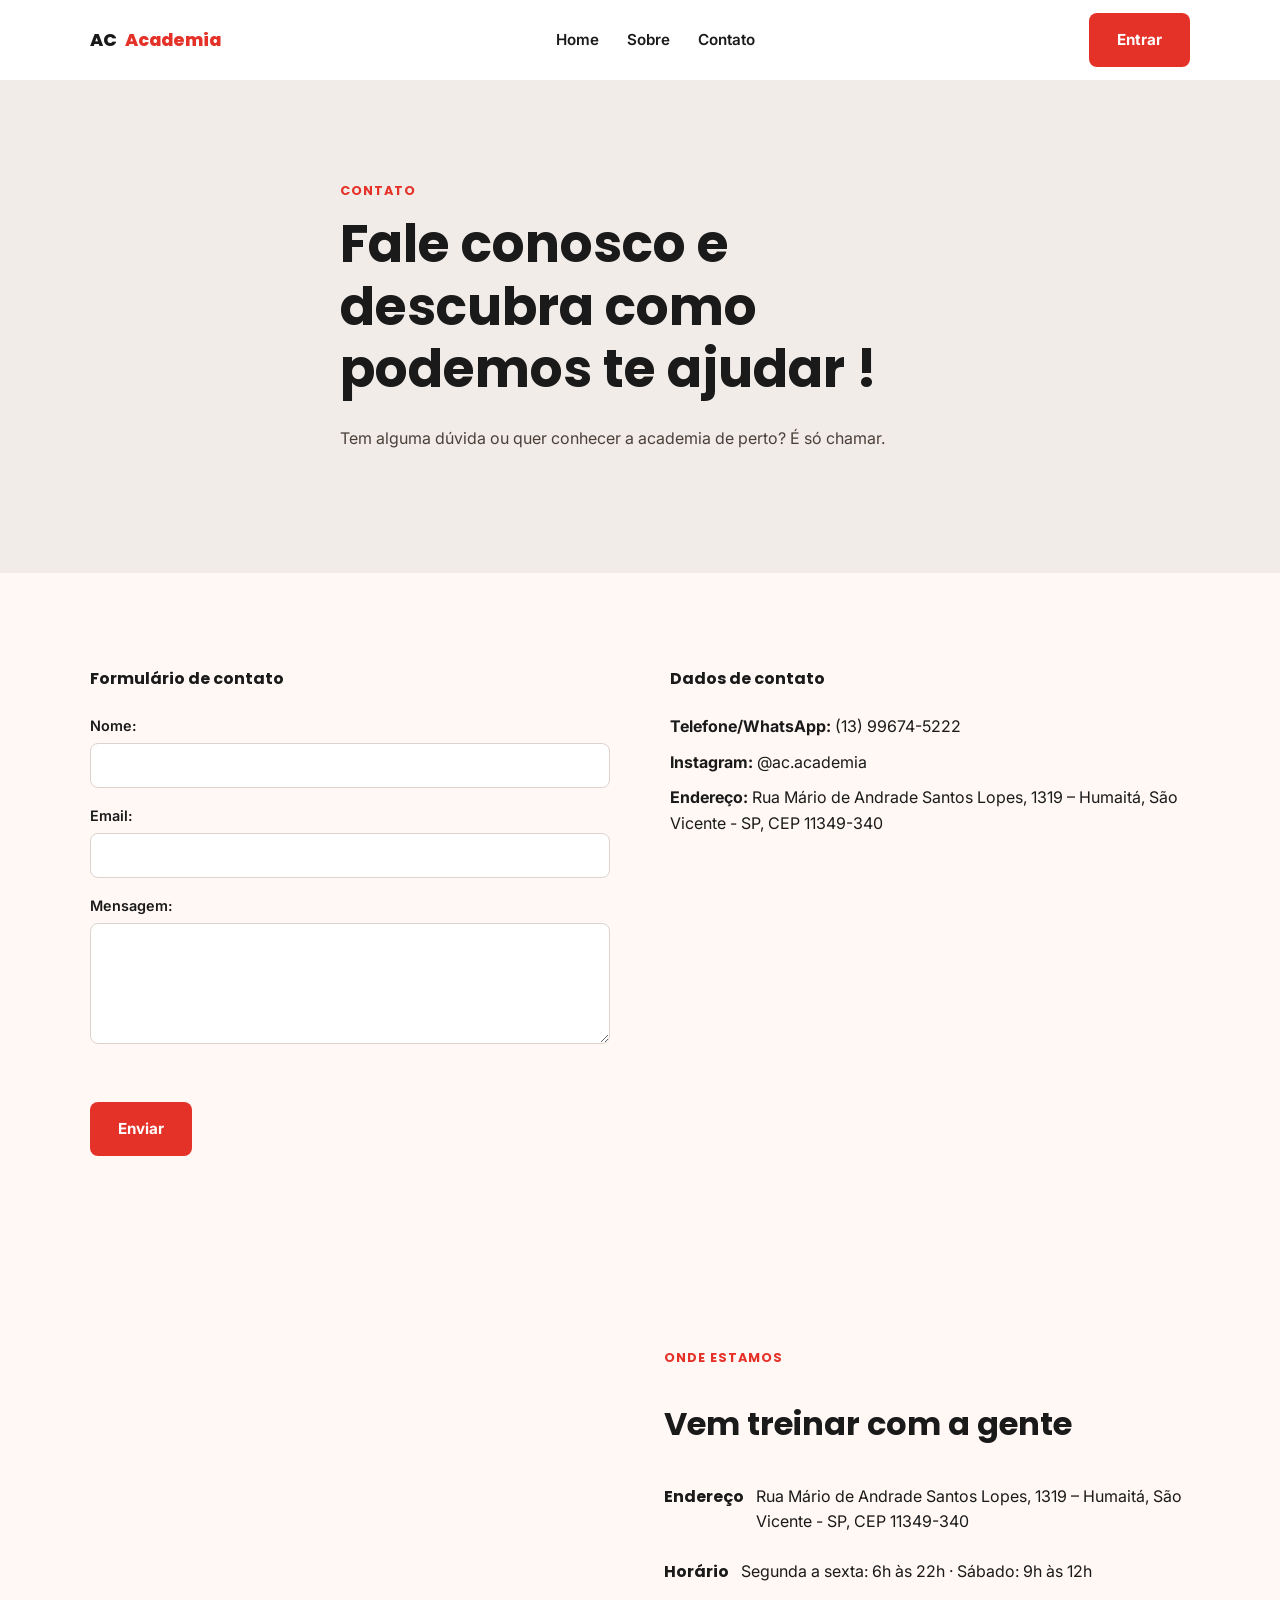
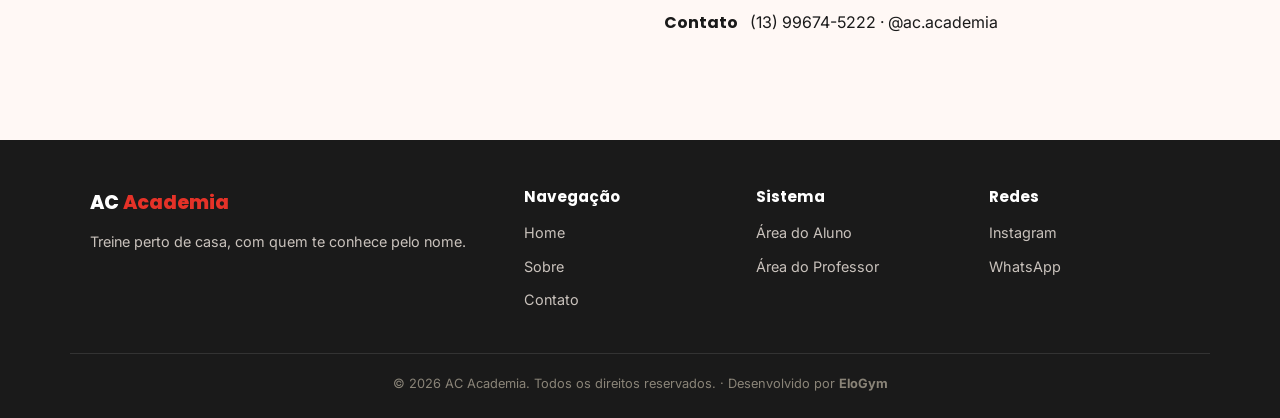
==== commit 60c61538: "Merge branch 'main' of https://github.com/guedez31/elogym" ====
--- a/contato.html
+++ b/contato.html
@@ -5,6 +5,7 @@
     <meta name="viewport" content="width=device-width, initial-scale=1.0" />
     <title>AC Academia — Treine perto de casa</title>
     <link rel="stylesheet" href="css/style.css" />
+    <link rel="icon" type="image/x-icon" href="favicon.ico" />
   </head>
   <body>
     <!-- HEADER -->
@@ -63,11 +64,11 @@
           <h4>Dados de contato</h4>
           <br />
           <ul>
-            <li><strong>Telefone/WhatsApp:</strong> (11) 99999-9999</li>
-            <li><strong>Instagram:</strong> @acacademia</li>
-            <li><strong>Email:</strong> acacademia@email.com</li>
+            <li><strong>Telefone/WhatsApp:</strong> (13) 99674-5222</li>
+            <li><strong>Instagram:</strong> @ac.academia</li>
+            
             <li>
-              <strong>Endereço:</strong> Rua Exemplo, 123 - Bairro, Cidade - SP
+              <strong>Endereço:</strong> Rua Mário de Andrade Santos Lopes, 1319 – Humaitá, São Vicente - SP, CEP 11349-340
             </li>
           </ul>
         </div>
@@ -78,7 +79,7 @@
       <div class="container local__inner">
         <div class="local__mapa">
           <iframe
-            src="https://www.google.com/maps?q=Academia&output=embed"
+            src="https://www.google.com/maps?q=Rua+Mário+de+Andrade+Santos+Lopes, +1319, +Humaitá, +São+Vicente+-+SP,+11349-340&output=embed"
             loading="lazy"
             referrerpolicy="no-referrer-when-downgrade"
           >
@@ -89,7 +90,7 @@
           <h2>Vem treinar com a gente</h2>
           <div class="local__item">
             <strong>Endereço</strong>
-            <span>Rua Exemplo, 123 — Bairro, Cidade/UF</span>
+            <span>Rua Mário de Andrade Santos Lopes, 1319 – Humaitá, São Vicente - SP, CEP 11349-340</span>
           </div>
           <div class="local__item">
             <strong>Horário</strong>
@@ -97,7 +98,7 @@
           </div>
           <div class="local__item">
             <strong>Contato</strong>
-            <span>(00) 00000-0000 · @acacademia</span>
+            <span>(13) 99674-5222 · @ac.academia</span>
           </div>
         </div>
       </div>
@@ -127,8 +128,8 @@
         <div>
           <h4>Redes</h4>
           <ul>
-            <li><a href="#">Instagram</a></li>
-            <li><a href="#">WhatsApp</a></li>
+            <li><a href="https://www.instagram.com/ac.academia/">Instagram</a></li>
+            <li><a href="https://wa.me/5513996745222?text=Olá!%20Vim%20pelo%20site%20e%20quero%20saber%20mais%20sobre%20a%20academia." target="_blank" rel="noopener">WhatsApp</a></li>
           </ul>
         </div>
       </div>
--- a/css/style.css
+++ b/css/style.css
@@ -23,7 +23,7 @@
   font-family: "Inter", sans-serif;
   font-size: 1rem;
   line-height: 1.6;
-  color: var(--preto);
+  color: var(--texto);
   background: var(--creme);
   -webkit-font-smoothing: antialiased;
 }
@@ -59,6 +59,15 @@
   --borda: #ddd3cc;
   --branco: #ffffff;
 
+  /* Cores "com significado" (mudam no modo escuro, no fim do arquivo) */
+  --texto: var(--preto);        /* texto principal */
+  --texto-suave: #4a4038;       /* parágrafos */
+  --superficie: var(--branco);  /* fundo de cards, campos e header */
+  --amarelo: #8a6100;           /* status "Em andamento" */
+  --amarelo-claro: #fff4d6;
+  --laranja: #b2510c;           /* status "Vence logo" */
+  --laranja-claro: #ffead9;
+
   --font-titulo: "Poppins", sans-serif;
   --font-corpo: "Inter", sans-serif;
 
@@ -121,7 +130,7 @@
   font-family: var(--font-titulo);
   font-weight: 700;
   line-height: 1.2;
-  color: var(--preto);
+  color: var(--texto);
 }
 
 h1 {
@@ -136,7 +145,7 @@
 }
 
 p {
-  color: #4a4038;
+  color: var(--texto-suave);
 }
 
 .titulo-secao {
@@ -199,22 +208,22 @@
 
 .btn--secundario {
   background: transparent;
-  border-color: var(--preto);
-  color: var(--preto);
+  border-color: var(--texto);
+  color: var(--texto);
 }
 .btn--secundario:hover {
-  background: var(--preto);
-  color: var(--branco);
+  background: var(--texto);
+  color: var(--superficie);
 }
 
 .btn--claro {
-  background: var(--branco);
-  color: var(--preto);
+  background: var(--superficie);
+  color: var(--texto);
 }
 
 /* ---- Cards ---- */
 .card {
-  background: var(--branco);
+  background: var(--superficie);
   border-radius: var(--raio-card);
   padding: 24px;
   box-shadow: 0 2px 10px rgba(26, 26, 26, 0.06);
@@ -227,7 +236,7 @@
   position: sticky;
   top: 0;
   z-index: 100;
-  background: var(--branco);
+  background: var(--superficie);
   border-bottom: 1px solid var(--cinza-claro);
 }
 
@@ -650,7 +659,7 @@
   border-radius: var(--raio);
   font-family: var(--font-corpo);
   font-size: 0.95rem;
-  background: var(--branco);
+  background: var(--superficie);
 }
 
 .contato__inner form textarea {
@@ -730,7 +739,7 @@
 }
 
 .login-card {
-  background: var(--branco);
+  background: var(--superficie);
   border-radius: var(--raio-card);
   padding: 24px;
   box-shadow: 0 2px 10px rgba(26, 26, 26, 0.06);
@@ -745,7 +754,7 @@
   border-radius: var(--raio);
   font-family: var(--font-corpo);
   font-size: 0.95rem;
-  background: var(--branco);
+  background: var(--superficie);
 }
 
 .link-secundario {
@@ -753,7 +762,7 @@
   margin-top: 16px;
   font-size: 0.9rem;
   font-weight: 600;
-  color: var(--preto);
+  color: var(--texto);
   text-decoration: underline;
   text-underline-offset: 3px;
 }
@@ -767,8 +776,8 @@
    Ação de destaque neutra, separada dos botões vermelhos da tabela
    =========================== */
 .btn--exercicio {
-  background: var(--preto);
-  color: var(--branco);
+  background: var(--texto);
+  color: var(--superficie);
 }
 
 .btn--exercicio:hover {
@@ -783,7 +792,7 @@
   text-align: center;
   padding: 12px 16px;
   border-bottom: 2px solid var(--borda);
-  color: var(--preto);
+  color: var(--texto);
   background-color: var(--cinza-claro);
 }
 
@@ -826,15 +835,15 @@
    =========================== */
 .btn--editar {
   background: transparent;
-  color: var(--preto);
-  border: 2px solid var(--preto);
+  color: var(--texto);
+  border: 2px solid var(--texto);
   min-width: 155px;
   justify-content: center;
 }
 
 .btn--editar:hover {
-  background: var(--preto);
-  color: var(--branco);
+  background: var(--texto);
+  color: var(--superficie);
 }
 
 /* ===========================
@@ -866,8 +875,8 @@
   border-radius: var(--raio);
   border: 2px solid var(--borda);
   font-weight: 600;
-  color: var(--preto);
-  background: var(--branco);
+  color: var(--texto);
+  background: var(--superficie);
 }
 
 .aba--ativa {
@@ -942,7 +951,7 @@
   border-radius: var(--raio);
   font-family: var(--font-corpo);
   font-size: 0.95rem;
-  background: var(--branco);
+  background: var(--superficie);
 }
 
 .formulario-exercicio select:focus,
@@ -961,7 +970,7 @@
   text-align: left;
   padding: 12px 16px;
   border-bottom: 2px solid var(--borda);
-  color: var(--preto);
+  color: var(--texto);
   background-color: var(--cinza-claro);
 }
 
@@ -1006,7 +1015,7 @@
   border-radius: var(--raio);
   font-family: var(--font-corpo);
   font-size: 0.95rem;
-  background: var(--branco);
+  background: var(--superficie);
 }
 
 .form-cadastro input:focus,
@@ -1044,7 +1053,7 @@
   border-radius: var(--raio);
   font-family: var(--font-corpo);
   font-size: 0.95rem;
-  background: var(--branco);
+  background: var(--superficie);
   min-width: 200px;
 }
 
@@ -1214,7 +1223,7 @@
   }
 
   .tabela-cards tr {
-    background: var(--branco);
+    background: var(--superficie);
     border: 1px solid var(--cinza-claro);
     border-radius: var(--raio-card);
     padding: 4px 16px;
@@ -1396,7 +1405,7 @@
   border-radius: var(--raio);
   font-family: var(--font-corpo);
   font-size: 0.95rem;
-  background: var(--branco);
+  background: var(--superficie);
 }
 
 .form-novo__campos input:focus,
@@ -1432,7 +1441,7 @@
   border-radius: var(--raio);
   font-family: var(--font-corpo);
   font-size: 0.95rem;
-  background: var(--branco)
+  background: var(--superficie)
     url("data:image/svg+xml,%3Csvg xmlns='http://www.w3.org/2000/svg' viewBox='0 0 24 24' fill='none' stroke='%238a8478' stroke-width='2' stroke-linecap='round'%3E%3Ccircle cx='11' cy='11' r='7'/%3E%3Cpath d='m20 20-3.5-3.5'/%3E%3C/svg%3E")
     no-repeat 14px center / 18px;
 }
@@ -1462,21 +1471,21 @@
   padding: 6px 14px;
   border-radius: 999px;
   border: 1px solid var(--borda);
-  background: var(--branco);
-  color: var(--preto);
+  background: var(--superficie);
+  color: var(--texto);
   font-size: 0.85rem;
   font-weight: 600;
   white-space: nowrap;
 }
 
 .chip:hover {
-  border-color: var(--preto);
+  border-color: var(--texto);
 }
 
 .chip--ativo {
-  background: var(--preto);
-  color: var(--branco);
-  border-color: var(--preto);
+  background: var(--texto);
+  color: var(--superficie);
+  border-color: var(--texto);
 }
 
 /* ===========================
@@ -1633,7 +1642,7 @@
   content: " ▴";
 }
 .item-sigla summary:hover {
-  color: var(--preto);
+  color: var(--texto);
 }
 
 /* Nomes dos alunos em pílulas, cada uma leva pros dados do aluno */
@@ -1653,8 +1662,8 @@
 }
 
 .lista-alunos-sigla a:hover {
-  background: var(--preto);
-  color: var(--branco);
+  background: var(--texto);
+  color: var(--superficie);
 }
 
 /* ---- Modo edição (o JS coloca .item-sigla--editando na linha) ---- */
@@ -1673,7 +1682,7 @@
   border-radius: var(--raio);
   font-family: var(--font-corpo);
   font-size: 0.95rem;
-  background: var(--branco);
+  background: var(--superficie);
 }
 
 .item-sigla__edicao input[type="text"]:focus {
@@ -1866,7 +1875,7 @@
   align-items: center;
   gap: 12px;
   padding: 12px;
-  background: var(--branco);
+  background: var(--superficie);
   border: 1px solid var(--cinza-claro);
   border-radius: var(--raio-card);
   transition: opacity 0.2s ease;
@@ -1879,8 +1888,8 @@
   width: 26px;
   height: 26px;
   border-radius: 50%;
-  background: var(--preto);
-  color: var(--branco);
+  background: var(--texto);
+  color: var(--superficie);
   font-family: var(--font-titulo);
   font-size: 0.8rem;
   font-weight: 700;
@@ -1976,7 +1985,7 @@
   height: 30px;
   border: 2px solid var(--borda);
   border-radius: 8px;
-  background: var(--branco);
+  background: var(--superficie);
   transition:
     background 0.15s ease,
     border-color 0.15s ease;
@@ -2019,7 +2028,7 @@
   padding: 16px;
   border: none;
   border-radius: var(--raio-card);
-  background: var(--branco);
+  background: var(--superficie);
 }
 
 .visualizador::backdrop {
@@ -2046,8 +2055,8 @@
   height: 36px;
   border: none;
   border-radius: 50%;
-  background: var(--preto);
-  color: var(--branco);
+  background: var(--texto);
+  color: var(--superficie);
   font-size: 1.3rem;
   line-height: 1;
 }
@@ -2076,7 +2085,7 @@
 .ficha-impressao__topo {
   padding-bottom: 8px;
   margin-bottom: 16px;
-  border-bottom: 2px solid var(--preto);
+  border-bottom: 2px solid var(--texto);
 }
 
 .ficha-impressao__topo h1 {
@@ -2178,4 +2187,818 @@
   .pagina {
     padding: 0;
   }
-}+}
+/* =====================================================================
+   v2 — PAINEL COM MENU LATERAL, STATUS, VALIDADE, CHECK-IN, FREQUÊNCIA
+   E MODO ESCURO
+   ===================================================================== */
+
+/* ===========================
+   BADGES NOVOS (status do treino)
+   Sem treino (cinza) · Em andamento (amarelo) · Em dia (verde) · Vence logo (laranja) · Vencido (vermelho)
+   =========================== */
+.badge--pendente {
+  background: var(--cinza-claro);
+  color: var(--cinza-texto);
+}
+.badge--andamento {
+  background: var(--amarelo-claro);
+  color: var(--amarelo);
+}
+.badge--alerta {
+  background: var(--laranja-claro);
+  color: var(--laranja);
+}
+.badge--vencido {
+  background: var(--vermelho-claro);
+  color: var(--vermelho-escuro);
+}
+.badge--admin {
+  background: var(--texto);
+  color: var(--superficie);
+}
+.badge--admin::before {
+  display: none;
+}
+
+/* Aviso amarelo (ex: "sua ficha venceu" na tela do aluno) */
+.alert--aviso {
+  background: var(--amarelo-claro);
+  border-color: var(--amarelo-claro);
+  border-left-color: var(--amarelo);
+  color: var(--amarelo);
+}
+.alert--aviso::before {
+  content: "!";
+  background: var(--amarelo);
+}
+
+/* ===========================
+   BOTÃO DO MODO ESCURO (sol/lua)
+   =========================== */
+.tema-toggle {
+  order: 1;
+  margin-left: auto;
+  display: inline-flex;
+  align-items: center;
+  justify-content: center;
+  width: 40px;
+  height: 40px;
+  border-radius: 50%;
+  border: 1px solid var(--borda);
+  background: var(--superficie);
+  color: var(--texto);
+  flex-shrink: 0;
+}
+.tema-toggle:hover {
+  border-color: var(--texto);
+}
+.tema-toggle svg {
+  width: 20px;
+  height: 20px;
+  fill: none;
+  stroke: currentColor;
+  stroke-width: 2;
+  stroke-linecap: round;
+  stroke-linejoin: round;
+}
+.tema-toggle__sol {
+  display: none;
+}
+[data-tema="escuro"] .tema-toggle__lua {
+  display: none;
+}
+[data-tema="escuro"] .tema-toggle__sol {
+  display: block;
+}
+
+/* No header do aluno: ao lado do hambúrguer no celular; antes do "Sair" no computador */
+.header__inner > .tema-toggle {
+  margin-right: 8px;
+}
+@media (min-width: 1024px) {
+  .header__inner > .tema-toggle {
+    order: 4;
+    margin-left: 24px;
+    margin-right: 12px;
+  }
+  .header__inner > .tema-toggle ~ .header__cta {
+    margin-left: 0;
+  }
+}
+
+/* ===========================
+   LAYOUT DO PAINEL DO PROFESSOR (header + menu lateral + conteúdo)
+   Montado pelo includes/layout.php
+   =========================== */
+.header--painel .header__inner--painel {
+  padding: 0 20px;
+}
+
+.header__ferramentas {
+  order: 2;
+  display: flex;
+  align-items: center;
+  gap: 8px;
+}
+.header__ferramentas .tema-toggle {
+  margin: 0;
+}
+
+/* O código antigo do menu mobile faz o header crescer quando abre; aqui o menu é lateral, então o header fica igual */
+@media (max-width: 1023px) {
+  .header--painel.header--aberto .header__inner {
+    flex-wrap: nowrap;
+    height: 64px;
+    padding-bottom: 0;
+  }
+  .header--painel.header--aberto .header__logo {
+    min-height: 0;
+  }
+}
+
+.painel {
+  flex: 1;
+  display: flex;
+  align-items: stretch;
+}
+
+.painel__conteudo {
+  flex: 1;
+  min-width: 0; /* deixa a tabela rolar em vez de esticar a página */
+  width: 100%;
+  max-width: 1240px;
+  margin: 0 auto;
+  padding: 24px 20px 48px;
+}
+
+/* Os cards de formulário já centralizam sozinhos; aqui só tira a margem de cima a mais */
+.painel__conteudo > .card-formulario:first-child {
+  margin-top: 0;
+}
+
+/* ---- Menu lateral ---- */
+.sidebar {
+  display: flex;
+  flex-direction: column;
+  gap: 4px;
+  width: 260px;
+  flex-shrink: 0;
+  padding: 20px 14px;
+  background: var(--superficie);
+  border-right: 1px solid var(--cinza-claro);
+}
+
+.sidebar__usuario {
+  display: flex;
+  align-items: center;
+  gap: 12px;
+  padding: 4px 8px 20px;
+  margin-bottom: 8px;
+  border-bottom: 1px solid var(--cinza-claro);
+  line-height: 1.3;
+}
+.sidebar__usuario strong {
+  display: block;
+  font-size: 0.95rem;
+}
+.sidebar__usuario small {
+  color: var(--cinza-texto);
+  font-size: 0.8rem;
+}
+.sidebar__avatar {
+  display: inline-flex;
+  align-items: center;
+  justify-content: center;
+  width: 40px;
+  height: 40px;
+  border-radius: 50%;
+  background: var(--vermelho);
+  color: var(--branco);
+  font-family: var(--font-titulo);
+  font-weight: 700;
+  flex-shrink: 0;
+}
+
+.sidebar__nav {
+  display: flex;
+  flex-direction: column;
+  gap: 4px;
+}
+
+.sidebar__link {
+  display: flex;
+  align-items: center;
+  gap: 12px;
+  padding: 11px 12px;
+  border-radius: var(--raio);
+  font-weight: 600;
+  font-size: 0.95rem;
+  color: var(--texto);
+  transition: background 0.15s ease;
+}
+.sidebar__link:hover {
+  background: var(--cinza-claro);
+}
+.sidebar__link--ativo,
+.sidebar__link--ativo:hover {
+  background: var(--vermelho-claro);
+  color: var(--vermelho-escuro);
+}
+
+.sidebar__icone {
+  width: 20px;
+  height: 20px;
+  flex-shrink: 0;
+  fill: none;
+  stroke: currentColor;
+  stroke-width: 1.8;
+  stroke-linecap: round;
+  stroke-linejoin: round;
+}
+
+/* "Sair" fica no pé do menu */
+.sidebar__sair {
+  margin-top: auto;
+  color: var(--cinza-texto);
+}
+
+.sidebar__fundo {
+  display: none;
+}
+
+/* Computador: menu fixo na lateral, acompanha a rolagem */
+@media (min-width: 1024px) {
+  .sidebar {
+    position: sticky;
+    top: 80px; /* altura do header */
+    height: calc(100vh - 80px);
+    overflow-y: auto;
+  }
+  .painel__conteudo {
+    padding: 32px 40px 64px;
+  }
+}
+
+/* Celular e tablet: menu escondido à esquerda; o hambúrguer desliza ele pra dentro */
+@media (max-width: 1023px) {
+  .sidebar {
+    position: fixed;
+    top: 64px;
+    bottom: 0;
+    left: 0;
+    z-index: 99;
+    overflow-y: auto;
+    transform: translateX(-100%);
+    transition: transform 0.25s ease;
+    box-shadow: 4px 0 24px rgba(0, 0, 0, 0.12);
+  }
+  .header--aberto ~ .painel .sidebar {
+    transform: none;
+  }
+  .header--aberto ~ .painel .sidebar__fundo {
+    display: block;
+    position: fixed;
+    inset: 64px 0 0 0;
+    z-index: 98;
+    background: rgba(0, 0, 0, 0.4);
+  }
+}
+
+/* ===========================
+   CARDS DE RESUMO (painel e frequência)
+   =========================== */
+.resumo-cards {
+  display: grid;
+  grid-template-columns: repeat(2, 1fr);
+  gap: 12px;
+  margin: 20px 0 24px;
+}
+@media (min-width: 768px) {
+  .resumo-cards {
+    grid-template-columns: repeat(4, 1fr);
+  }
+}
+
+.resumo-card {
+  display: flex;
+  flex-direction: column;
+  gap: 2px;
+  padding: 16px 18px;
+  border-radius: var(--raio-card);
+  background: var(--superficie);
+  border: 2px solid transparent;
+  box-shadow: 0 2px 10px rgba(26, 26, 26, 0.06);
+  transition: border-color 0.15s ease, transform 0.15s ease;
+}
+a.resumo-card:hover {
+  transform: translateY(-2px);
+}
+
+.resumo-card--ativo {
+  border-color: var(--texto);
+}
+
+.resumo-card__numero {
+  font-family: var(--font-titulo);
+  font-size: 1.8rem;
+  font-weight: 800;
+  line-height: 1.1;
+}
+.resumo-card__numero--texto {
+  font-size: 1.3rem;
+  padding: 6px 0 2px;
+}
+.resumo-card__rotulo {
+  font-size: 0.85rem;
+  color: var(--cinza-texto);
+  line-height: 1.3;
+}
+
+/* ===========================
+   TABELA DE ALUNOS (painel)
+   =========================== */
+.tabela-alunos .td-titulo {
+  text-align: left;
+  font-weight: 600;
+}
+.tabela-alunos th:first-child {
+  text-align: left;
+}
+
+.td-validade {
+  font-size: 0.85rem;
+  /*color: var(--cinza-texto);*/ 
+}
+.td-validade--vencido {
+  color: var(--vermelho-escuro);
+  font-weight: 600;
+}
+.td-validade--vencendo {
+  color: var(--laranja);
+  font-weight: 600;
+}
+
+.link-frequencia {
+  text-decoration: underline;
+  text-decoration-color: var(--borda);
+  text-underline-offset: 3px;
+}
+.link-frequencia:hover {
+  color: var(--vermelho);
+}
+
+.texto-alerta {
+  color: var(--vermelho-escuro);
+  font-weight: 600;
+}
+
+.legenda-painel {
+  margin-top: 16px;
+  font-size: 0.85rem;
+  color: var(--cinza-texto);
+}
+.legenda-painel p {
+  margin-bottom: 8px;
+}
+.legenda-painel .badge {
+  font-size: 0.75rem;
+  padding: 2px 8px;
+}
+
+/* Computador: botões lado a lado e mais compactos, nomes sem quebrar linha */
+@media (min-width: 640px) {
+  .tabela-alunos th,
+  .tabela-alunos td {
+    padding: 12px 10px;
+  }
+  .tabela-alunos .td-titulo {
+    white-space: nowrap;
+  }
+  .tabela-alunos .td-acoes .painel-acoes {
+    flex-wrap: nowrap;
+    gap: 8px;
+  }
+  .tabela-alunos .btn {
+    min-width: 0;
+    padding: 8px 14px;
+    white-space: nowrap;
+  }
+}
+
+/* ===========================
+   VALIDADE DA FICHA (montar treino)
+   =========================== */
+.validade-ficha {
+  display: flex;
+  flex-wrap: wrap;
+  align-items: center;
+  justify-content: space-between;
+  gap: 12px 24px;
+  margin: 16px 0 20px;
+  padding: 14px 18px;
+  border-radius: var(--raio-card);
+  background: var(--superficie);
+  border-left: 4px solid var(--verde);
+  box-shadow: 0 2px 10px rgba(26, 26, 26, 0.06);
+}
+.validade-ficha--vencendo {
+  border-left-color: var(--laranja);
+}
+.validade-ficha--vencido {
+  border-left-color: var(--vermelho);
+}
+.validade-ficha--andamento {
+  border-left-color: var(--amarelo);
+}
+
+.validade-ficha__info {
+  display: flex;
+  flex-direction: column;
+  line-height: 1.3;
+}
+.validade-ficha__info span {
+  font-size: 0.9rem;
+  color: var(--cinza-texto);
+}
+.validade-ficha--vencido .validade-ficha__info span {
+  color: var(--vermelho-escuro);
+  font-weight: 600;
+}
+
+.validade-ficha__acoes {
+  display: flex;
+  flex-wrap: wrap;
+  align-items: center;
+  gap: 8px;
+}
+.validade-ficha__data input {
+  padding: 7px 10px;
+  border: 1px solid var(--borda);
+  border-radius: var(--raio);
+  background: var(--superficie);
+  color: var(--texto);
+  font-family: inherit;
+}
+.validade-ficha__ou {
+  font-size: 0.85rem;
+  color: var(--cinza-texto);
+  margin-left: 4px;
+}
+
+/* Aba de treino sem nenhum exercício: bolinha amarela */
+.aba--vazia {
+  position: relative;
+}
+.aba--vazia::after {
+  content: "";
+  position: absolute;
+  top: -4px;
+  right: -4px;
+  width: 12px;
+  height: 12px;
+  border-radius: 50%;
+  background: #f0b400;
+  border: 2px solid var(--superficie);
+}
+
+/* ===========================
+   CHECK-IN (meu treino — aluno)
+   =========================== */
+.checkin {
+  display: flex;
+  flex-wrap: wrap;
+  align-items: center;
+  justify-content: space-between;
+  gap: 16px;
+  margin-top: 20px;
+  padding: 18px 20px;
+  border-radius: var(--raio-card);
+  background: var(--superficie);
+  border: 2px dashed var(--borda);
+  transition: border-color 0.2s ease, box-shadow 0.2s ease;
+}
+.checkin strong {
+  display: block;
+  font-family: var(--font-titulo);
+}
+.checkin span {
+  font-size: 0.9rem;
+  color: var(--cinza-texto);
+}
+.checkin .btn {
+  flex-shrink: 0;
+}
+
+/* Marcou todos os exercícios: o card do check-in chama atenção */
+.checkin--pronto {
+  border-style: solid;
+  border-color: var(--vermelho);
+  box-shadow: 0 0 0 4px var(--vermelho-claro);
+}
+
+/* Check-in já feito hoje */
+.checkin--feito {
+  border-style: solid;
+  border-color: var(--verde);
+  background: var(--verde-claro);
+}
+.checkin--feito strong {
+  color: var(--verde);
+}
+
+@media (max-width: 639px) {
+  .checkin .btn,
+  .checkin form {
+    width: 100%;
+    justify-content: center;
+  }
+}
+
+/* ===========================
+   FREQUÊNCIA — CALENDÁRIO DO ALUNO
+   =========================== */
+.calendario {
+  max-width: 620px;
+}
+
+.calendario__topo {
+  display: flex;
+  align-items: center;
+  justify-content: space-between;
+  margin-bottom: 16px;
+}
+.calendario__topo h3 {
+  margin: 0;
+}
+.calendario__desativado {
+  opacity: 0.3;
+  pointer-events: none;
+}
+
+.calendario__grade {
+  display: grid;
+  grid-template-columns: repeat(7, 1fr);
+  gap: 6px;
+}
+
+.calendario__semana {
+  text-align: center;
+  font-size: 0.75rem;
+  font-weight: 700;
+  color: var(--cinza-texto);
+  text-transform: uppercase;
+  padding-bottom: 4px;
+}
+
+.calendario__dia {
+  position: relative;
+  aspect-ratio: 1;
+  display: flex;
+  flex-direction: column;
+  align-items: center;
+  justify-content: center;
+  border-radius: var(--raio);
+  background: var(--cinza-claro);
+  font-size: 0.85rem;
+  line-height: 1.1;
+}
+.calendario__dia--fora {
+  background: transparent;
+}
+.calendario__dia--futuro {
+  opacity: 0.4;
+}
+.calendario__dia--treinou {
+  background: var(--vermelho);
+  color: var(--branco);
+  font-weight: 700;
+}
+.calendario__dia--hoje {
+  outline: 2px solid var(--texto);
+  outline-offset: 1px;
+}
+.calendario__letra {
+  font-family: var(--font-titulo);
+  font-size: 0.75rem;
+  opacity: 0.85;
+}
+
+.calendario__legenda {
+  display: flex;
+  flex-wrap: wrap;
+  align-items: center;
+  gap: 6px 8px;
+  margin-top: 16px;
+  font-size: 0.85rem;
+  color: var(--cinza-texto);
+}
+.calendario__amostra {
+  display: inline-block;
+  width: 14px;
+  height: 14px;
+  border-radius: 4px;
+  margin-left: 8px;
+}
+.calendario__amostra:first-child {
+  margin-left: 0;
+}
+.calendario__amostra--treinou {
+  background: var(--vermelho);
+}
+.calendario__amostra--hoje {
+  outline: 2px solid var(--texto);
+  outline-offset: -2px;
+}
+
+/* ===========================
+   FREQUÊNCIA — FAIXA DOS ÚLTIMOS 14 DIAS (visão geral)
+   =========================== */
+.faixa-dias {
+  display: inline-flex;
+  gap: 3px;
+}
+.faixa-dias__dia {
+  display: inline-flex;
+  align-items: center;
+  justify-content: center;
+  width: 20px;
+  height: 24px;
+  border-radius: 4px;
+  background: var(--cinza-claro);
+  color: var(--cinza-texto);
+  font-size: 0.65rem;
+  font-weight: 700;
+}
+.faixa-dias__dia--treinou {
+  background: var(--vermelho);
+  color: var(--branco);
+}
+.faixa-dias__dia--hoje {
+  outline: 2px solid var(--texto);
+  outline-offset: 1px;
+}
+@media (max-width: 639px) {
+  .faixa-dias__dia {
+    width: 14px;
+    height: 20px;
+    font-size: 0;
+  }
+}
+
+/* ===========================
+   PROFESSORES (tela do admin)
+   =========================== */
+.linha--inativa td {
+  opacity: 0.55;
+}
+.linha--inativa .td-acoes {
+  opacity: 1;
+}
+
+.redefinir-senha {
+  position: relative;
+}
+.redefinir-senha summary {
+  list-style: none;
+  cursor: pointer;
+}
+.redefinir-senha summary::-webkit-details-marker {
+  display: none;
+}
+.redefinir-senha[open] form {
+  display: flex;
+  gap: 8px;
+  margin-top: 8px;
+}
+.redefinir-senha input {
+  padding: 7px 10px;
+  border: 1px solid var(--borda);
+  border-radius: var(--raio);
+  background: var(--superficie);
+  color: var(--texto);
+  font-family: inherit;
+  min-width: 0;
+}
+@media (min-width: 640px) {
+  .redefinir-senha[open] form {
+    position: absolute;
+    right: 0;
+    top: 100%;
+    z-index: 5;
+    padding: 10px;
+    border-radius: var(--raio);
+    background: var(--superficie);
+    box-shadow: 0 6px 24px rgba(0, 0, 0, 0.15);
+  }
+}
+
+/* ===========================
+   MODO ESCURO
+   O botão sol/lua coloca data-tema="escuro" no <html>; aqui só trocam as variáveis de cor.
+   Fica dentro de @media screen pra o PDF da ficha continuar sempre claro.
+   =========================== */
+@media screen {
+  [data-tema="escuro"] {
+    color-scheme: dark; /* campos de data, barras de rolagem etc. também ficam escuros */
+
+    --texto: #f1ece8;
+    --texto-suave: #d4ccc6;
+    --superficie: #1f1c1b;
+    --creme: #141211;
+    --cinza-claro: #2c2826;
+    --cinza-texto: #a8a09a;
+    --borda: #423c39;
+
+    --vermelho-claro: #3b1a17;
+    --vermelho-escuro: #ff7a70;
+    --verde: #5fcf86;
+    --verde-claro: #16301f;
+    --amarelo: #f3c74f;
+    --amarelo-claro: #3a2f10;
+    --laranja: #ff9d57;
+    --laranja-claro: #3d2413;
+  }
+
+  [data-tema="escuro"] body {
+    background: var(--creme);
+  }
+
+  /* Cores que estavam fixas no CSS antigo */
+  [data-tema="escuro"] .alert--erro {
+    border-color: #5a2420;
+    color: #ffb3ad;
+  }
+  [data-tema="escuro"] .alert--sucesso {
+    border-color: #24462f;
+  }
+  [data-tema="escuro"] .aba--add {
+    color: var(--cinza-texto);
+  }
+  [data-tema="escuro"] .btn--primario:hover,
+  [data-tema="escuro"] .btn--montar:hover {
+    background: #c22a20;
+  }
+  [data-tema="escuro"] .header,
+  [data-tema="escuro"] .sidebar {
+    border-color: var(--cinza-claro);
+  }
+  [data-tema="escuro"] .card,
+  [data-tema="escuro"] .resumo-card,
+  [data-tema="escuro"] .validade-ficha,
+  [data-tema="escuro"] .login-card {
+    box-shadow: 0 2px 10px rgba(0, 0, 0, 0.35);
+  }
+  [data-tema="escuro"] .sidebar {
+    box-shadow: none;
+  }
+  [data-tema="escuro"] input,
+  [data-tema="escuro"] select,
+  [data-tema="escuro"] textarea {
+    color: var(--texto);
+    border-color: var(--borda);
+  }
+  [data-tema="escuro"] input:disabled {
+    background: var(--cinza-claro);
+  }
+  [data-tema="escuro"] .card-exercicio__midia img {
+    background: #fff; /* os GIFs têm fundo branco: mantém o quadro claro pra não parecer recortado */
+  }
+}
+
+/* Botões pequenos das telas novas: sem a largura mínima dos botões da tabela antiga */
+.painel-cabecalho .btn,
+.validade-ficha .btn,
+.calendario__topo .btn,
+.redefinir-senha .btn,
+.tabela-frequencia .btn,
+.checkin--feito .btn {
+  min-width: 0;
+}
+.calendario__topo .btn {
+  width: 44px;
+  justify-content: center;
+  padding: 6px 0;
+  font-size: 1.2rem;
+}
+
+/* Espaço entre o título da página e o conteúdo nas telas do painel */
+.painel__conteudo > .painel-cabecalho {
+  margin-bottom: 20px;
+}
+.painel__conteudo > .painel-cabecalho + .resumo-cards {
+  margin-top: 0;
+}
+
+@media screen {
+  [data-tema="escuro"] .header__toggle span {
+    background: var(--texto);
+  }
+}
+
+/* Validação de CPF em tempo real */
+.cpf-feedback { display: block; font-size: 0.8rem; margin-top: 0.25rem; }
+.cpf-feedback--ok   { color: var(--cor-sucesso, #22c55e); }
+.cpf-feedback--erro { color: var(--cor-erro, #ef4444); }
+input.cpf--valido   { border-color: var(--cor-sucesso, #22c55e); }
+input.cpf--invalido { border-color: var(--cor-erro, #ef4444); }
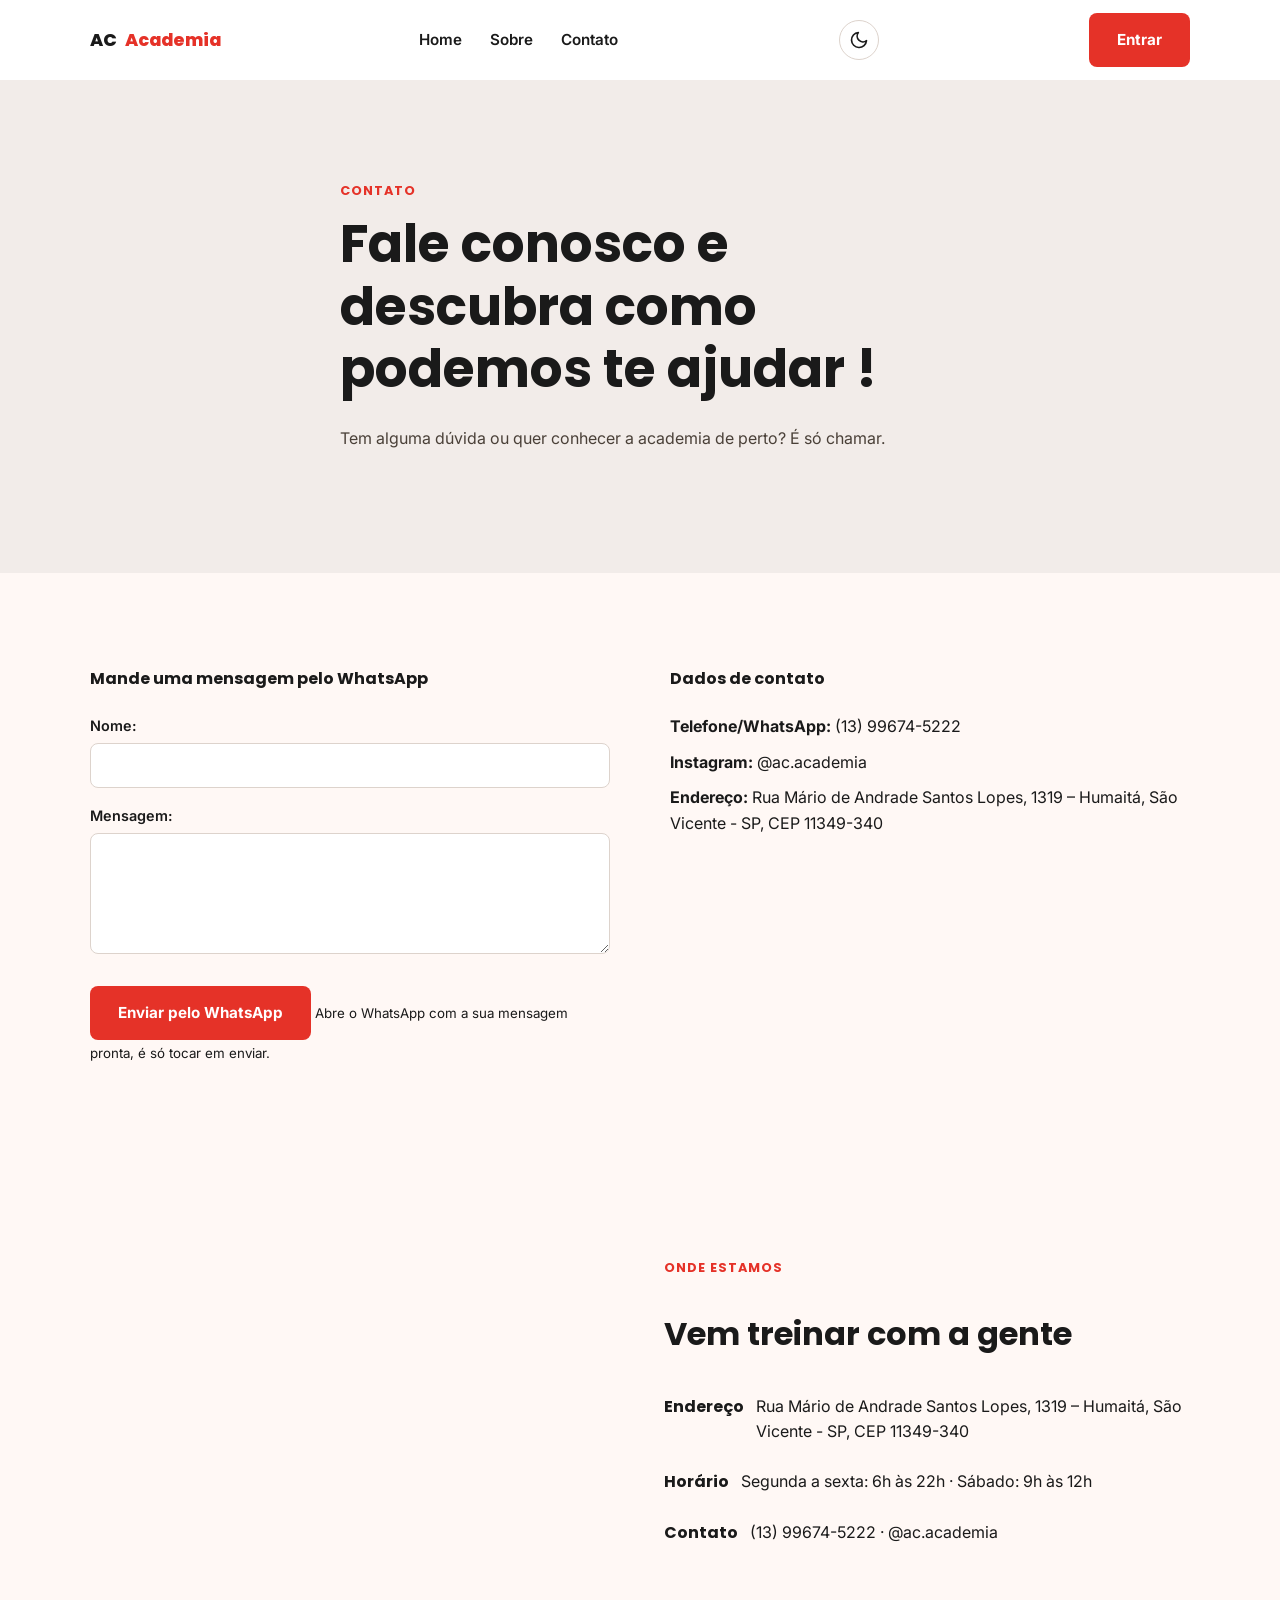
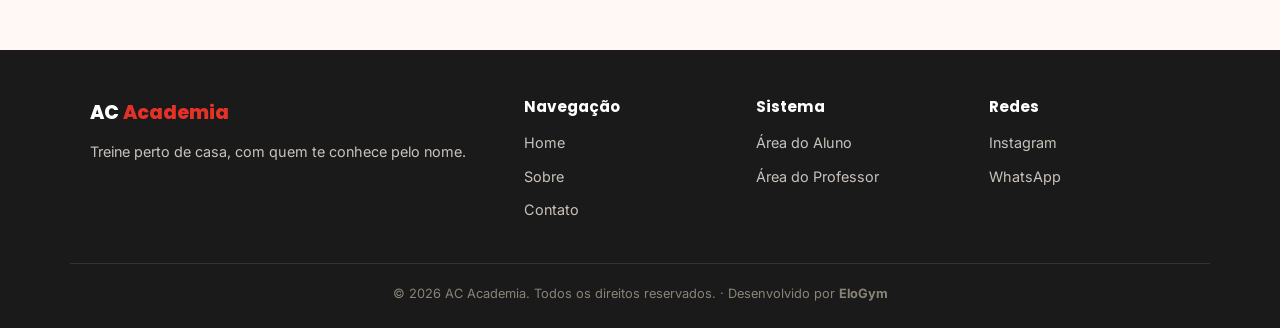
==== commit d48ab6de: "Contato: formulário passa a abrir o WhatsApp com a mensagem pronta e ganha botão de modo escuro" ====
--- a/contato.html
+++ b/contato.html
@@ -5,6 +5,16 @@
     <meta name="viewport" content="width=device-width, initial-scale=1.0" />
     <title>AC Academia — Treine perto de casa</title>
     <link rel="stylesheet" href="css/style.css" />
+    <!-- MODO ESCURO: roda antes da página aparecer, pra não piscar branco (mesmo script do includes/layout.php).
+         Usa a escolha salva; se a pessoa nunca escolheu, segue o tema do celular/computador. -->
+    <script>
+      (function () {
+        var tema = null;
+        try { tema = localStorage.getItem("tema"); } catch (e) {}
+        if (!tema && window.matchMedia && window.matchMedia("(prefers-color-scheme: dark)").matches) tema = "escuro";
+        if (tema === "escuro") document.documentElement.setAttribute("data-tema", "escuro");
+      })();
+    </script>
     <link rel="icon" type="image/x-icon" href="favicon.ico" />
   </head>
   <body>
@@ -18,6 +28,12 @@
           <a href="sobre.html">Sobre</a>
           <a href="contato.html">Contato</a>
         </nav>
+
+        <!-- Botão do modo escuro (mesmo HTML do botao_tema() do includes/layout.php) -->
+        <button type="button" class="tema-toggle" data-tema-toggle aria-label="Alternar modo escuro" title="Modo escuro">
+          <svg class="tema-toggle__lua" viewBox="0 0 24 24" aria-hidden="true"><path d="M21 12.8A9 9 0 1 1 11.2 3a7 7 0 0 0 9.8 9.8z"/></svg>
+          <svg class="tema-toggle__sol" viewBox="0 0 24 24" aria-hidden="true"><circle cx="12" cy="12" r="4.5"/><path d="M12 1.5v2.5M12 20v2.5M4.6 4.6l1.8 1.8M17.6 17.6l1.8 1.8M1.5 12H4M20 12h2.5M4.6 19.4l1.8-1.8M17.6 6.4l1.8-1.8"/></svg>
+        </button>
 
         <a href="login.php" class="btn btn--primario header__cta">Entrar</a>
 
@@ -42,21 +58,19 @@
     <section class="secao">
       <div class="container contato__inner">
         <div>
-          <h4>Formulário de contato</h4>
+          <h4>Mande uma mensagem pelo WhatsApp</h4>
           <br />
-          <form action="#" method="post">
+          <!-- Não envia pro servidor: o JavaScript monta a mensagem e abre a conversa
+               no WhatsApp da academia, com o texto pronto (js/script.js) -->
+          <form id="form-whatsapp" data-whatsapp="5513996745222">
             <label for="nome">Nome:</label>
-            <input type="text" id="nome" name="nome" required />
-
-            <label for="email">Email:</label>
-            <input type="email" id="email" name="email" required />
+            <input type="text" id="nome" name="nome" maxlength="80" required />
 
             <label for="mensagem">Mensagem:</label>
-            <textarea id="mensagem" name="mensagem" rows="5" required></textarea
-            ><br />
-            <br />
+            <textarea id="mensagem" name="mensagem" rows="5" maxlength="1000" required></textarea>
 
-            <button type="submit" class="btn btn--primario">Enviar</button>
+            <button type="submit" class="btn btn--primario">Enviar pelo WhatsApp</button>
+            <small class="contato__dica">Abre o WhatsApp com a sua mensagem pronta, é só tocar em enviar.</small>
           </form>
         </div>
 
@@ -78,12 +92,7 @@
     <section class="secao">
       <div class="container local__inner">
         <div class="local__mapa">
-          <iframe
-            src="https://www.google.com/maps?q=Rua+Mário+de+Andrade+Santos+Lopes, +1319, +Humaitá, +São+Vicente+-+SP,+11349-340&output=embed"
-            loading="lazy"
-            referrerpolicy="no-referrer-when-downgrade"
-          >
-          </iframe>
+          <iframe src="https://www.google.com/maps/embed?pb=!1m18!1m12!1m3!1d3684.1723627241468!2d-46.45461062461435!3d-23.953677978532298!2m3!1f0!2f0!3f0!3m2!1i1024!2i768!4f13.1!3m3!1m2!1s0x94ce19002da0b2c3%3A0x9956d0719022ccfa!2sAC%20Academia!5e1!3m2!1spt-BR!2sus!4v1794964591736!5m2!1spt-BR!2sus" width="600" height="450" style="border:0;" allowfullscreen="" loading="lazy" referrerpolicy="strict-origin-when-cross-origin"></iframe>
         </div>
         <div class="local__info">
           <span class="eyebrow">Onde estamos</span>
